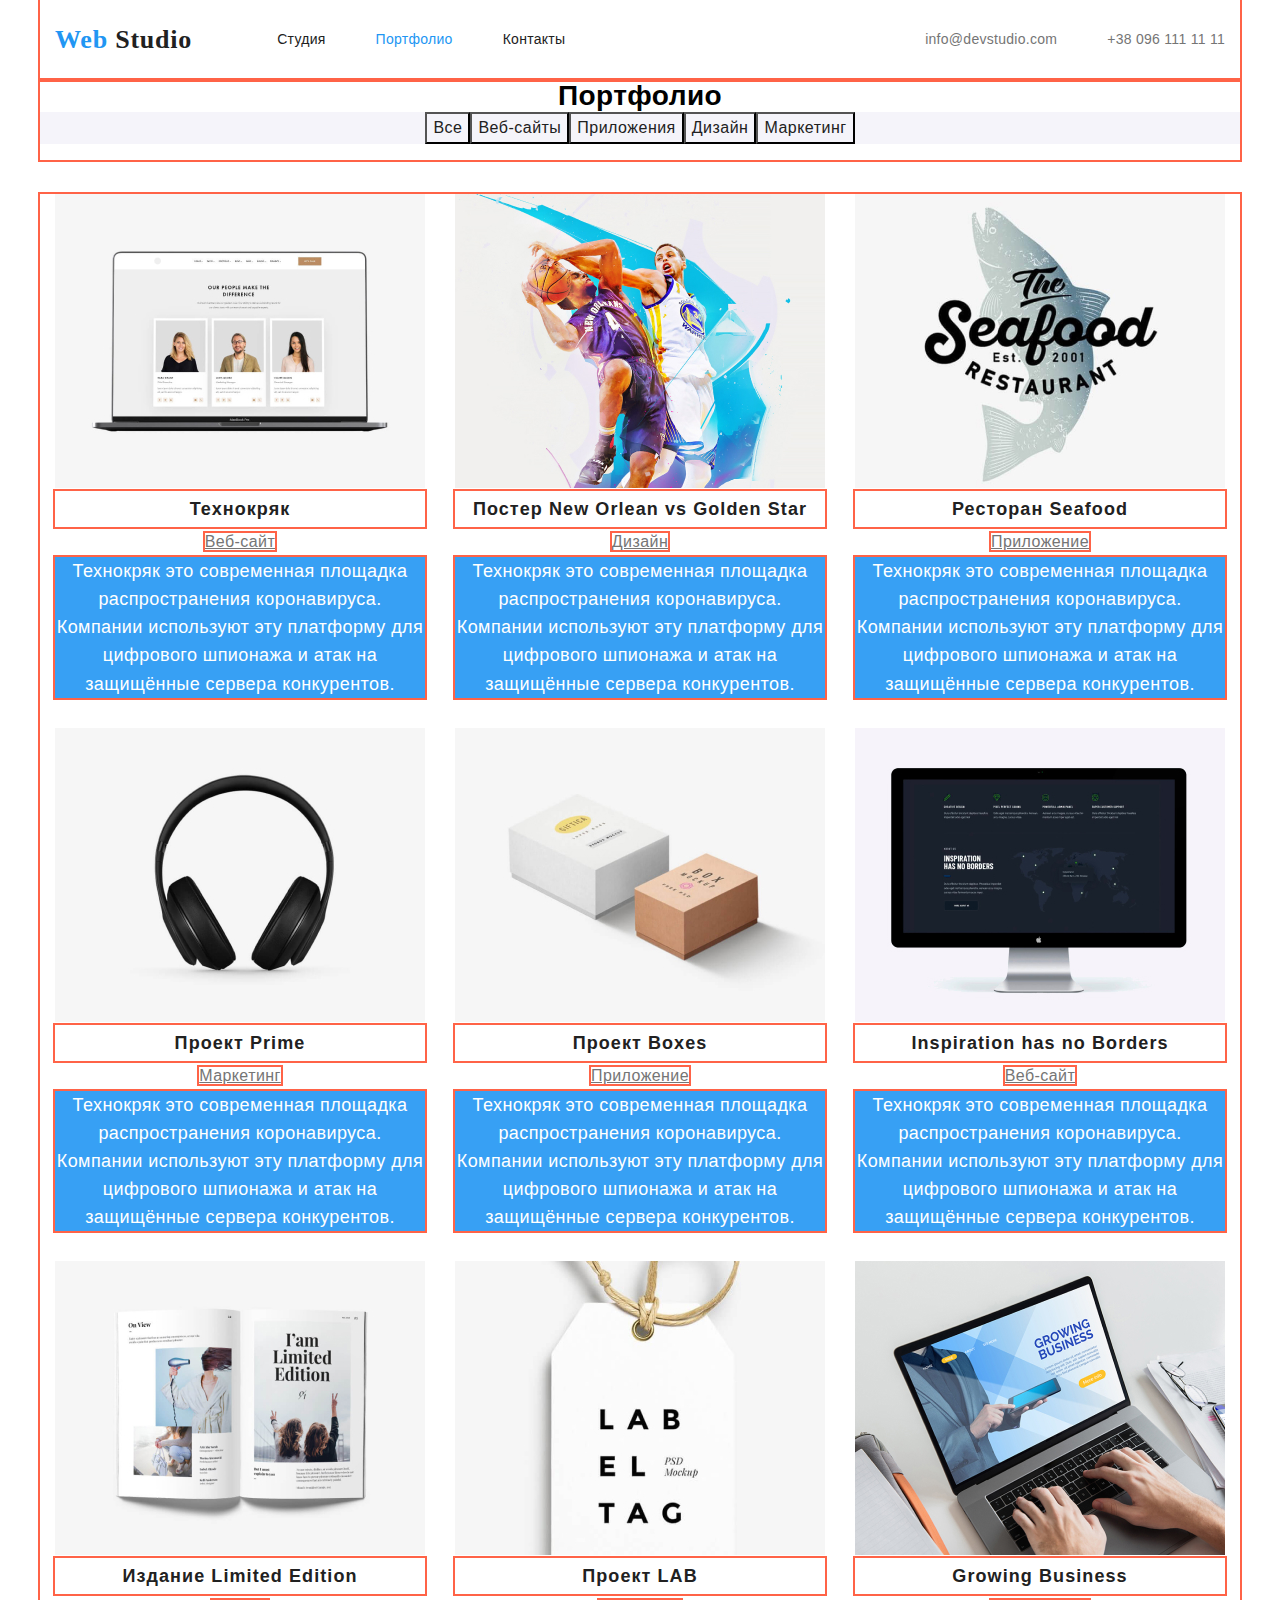
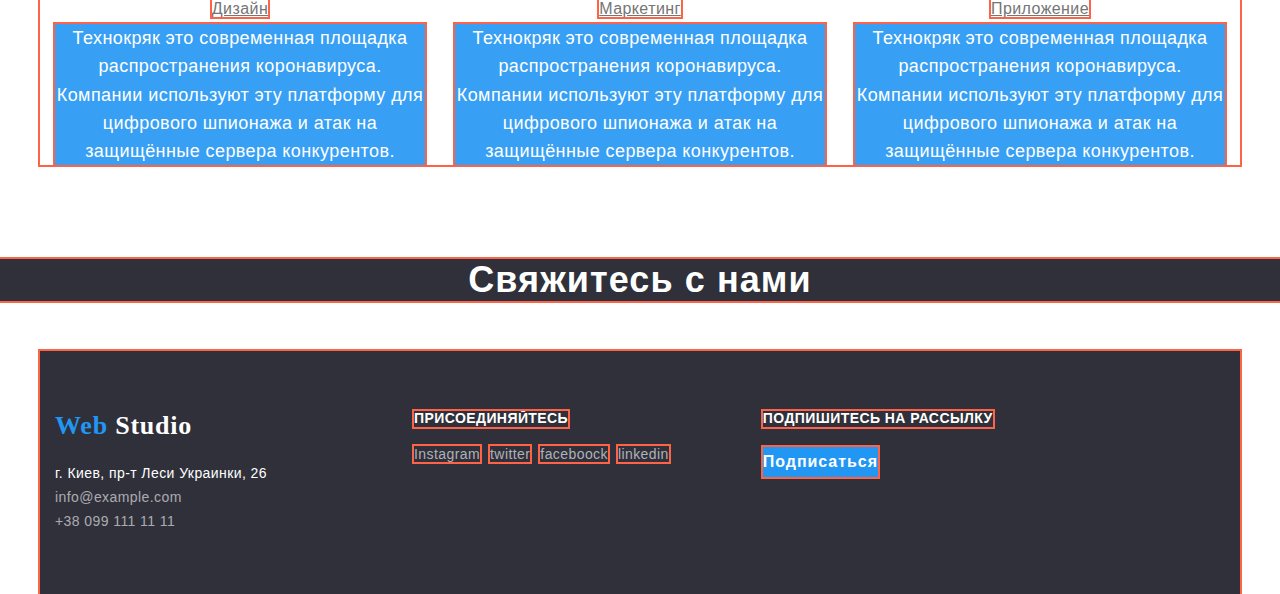
==== portfolio.html @ 40c4c29c "Fixes base project" ====
<!DOCTYPE html>
<html lang="ru">
<head>
    <meta charset="UTF-8">
    <meta name="viewport" content="width=device-width, initial-scale=1.0">
    <title>Portfolio</title>
    <link rel="stylesheet" href="css/normalize.css"/>
    <link rel="stylesheet" href="./css/common.css"/>
    <link rel="stylesheet" href="./css/styles.css"/>
</head>
<body>
    <header>
        <div class="header-conteiner ul">
            <a href="./index.html" class="logo">
                Web <span class="head logo">Studio</span>
            </a>
            <nav class="nav">
                <ul class="ul">
                    <li class="item"><a href="./index.html" class="nav-link">Студия</a></li>
                    <li class="item"><a href="./portfolio.html" class="nav-link current">Портфолио</a></li>
                    <li class="item"><a href="" class="nav-link">Контакты</a></li>
                </ul>
            </nav>
            <ul class="ul">
                <li class="item">
                    <a href="mailto:info@devstudio.com" class="nav-link contact">
                    info@devstudio.com
                    </a>
                </li>
                <li class="item">
                    <a href="tel:+380961111111" class="nav-link contact">
                    +38 096 111 11 11
                    </a>
                </li>
            </ul>
        </div>
    </header>
    <main class="main">
        <div class="conteiner customize">
            <h1>Портфолио</h1>
            <ul class="ul portfolio-button">
                <li><button type="button" class="portfolio-button">Все</button></li>
                <li><button type="button" class="portfolio-button">Веб-сайты</button></li>
                <li><button type="button" class="portfolio-button">Приложения</button></li>
                <li><button type="button" class="portfolio-button">Дизайн</button></li>
                <li><button type="button" class="portfolio-button">Маркетинг</button></li>
            </ul>
        </div>
        <div class="portfolio conteiner">
            <ul class="ul portfolio">
                <li class="portfolio items">
                    <img src="./img/portfolio.jpg" alt=""/>
                    <h2 class="portfolio-header">Технокряк</h2>
                    <a href="" class="portfolio-text">Веб-сайт</a>
                    <p class="portfolio-text hover">
                        Технокряк это современная площадка распространения коронавируса. 
                        Компании используют эту платформу для цифрового шпионажа и атак 
                        на защищённые сервера конкурентов.
                    </p>
                </li>
                <li class="portfolio items">
                    <img src="./img/portfolio1.jpg" alt=""/>
                    <h2 class="portfolio-header">Постер New Orlean vs Golden Star</h2>
                    <a href="" class="portfolio-text">Дизайн</a>
                    <p class="portfolio-text hover">
                        Технокряк это современная площадка распространения коронавируса. 
                        Компании используют эту платформу для цифрового шпионажа и атак 
                        на защищённые сервера конкурентов.
                    </p>
                </li>
                <li class="portfolio items">
                    <img src="./img/portfolio2.jpg" alt=""/>
                    <h2 class="portfolio-header">Ресторан Seafood</h2>
                    <a href="" class="portfolio-text">Приложение</a>
                    <p class="portfolio-text hover">
                        Технокряк это современная площадка распространения коронавируса. 
                        Компании используют эту платформу для цифрового шпионажа и атак 
                        на защищённые сервера конкурентов.
                    </p>
                </li>
                <li class="portfolio items">
                    <img src="./img/portfolio3.jpg" alt=""/>
                    <h2 class="portfolio-header">Проект Prime</h2>
                    <a href="" class="portfolio-text">Маркетинг</a>
                    <p class="portfolio-text hover">
                        Технокряк это современная площадка распространения коронавируса. 
                        Компании используют эту платформу для цифрового шпионажа и атак 
                        на защищённые сервера конкурентов.
                    </p>
                </li>
                <li class="portfolio items">
                    <img src="./img/portfolio4.jpg" alt=""/>
                    <h2 class="portfolio-header">Проект Boxes</h2>
                    <a href="" class="portfolio-text">Приложение</a>
                    <p class="portfolio-text hover">
                        Технокряк это современная площадка распространения коронавируса. 
                        Компании используют эту платформу для цифрового шпионажа и атак 
                        на защищённые сервера конкурентов.
                    </p>
                </li>
                <li class="portfolio items">
                    <img src="./img/portfolio5.jpg" alt=""/>
                    <h2 class="portfolio-header">Inspiration has no Borders</h2>
                    <a href="" class="portfolio-text">Веб-сайт</a>
                    <p class="portfolio-text hover">
                        Технокряк это современная площадка распространения коронавируса. 
                        Компании используют эту платформу для цифрового шпионажа и атак 
                        на защищённые сервера конкурентов.
                    </p>
                </li>
                <li class="portfolio items">
                    <img src="./img/portfolio6.jpg" alt=""/>
                    <h2 class="portfolio-header">Издание Limited Edition</h2>
                    <a href="" class="portfolio-text">Дизайн</a>
                    <p class="portfolio-text hover">
                        Технокряк это современная площадка распространения коронавируса. 
                        Компании используют эту платформу для цифрового шпионажа и атак 
                        на защищённые сервера конкурентов.
                    </p>
                </li>
                <li class="portfolio items">
                    <img src="./img/portfolio7.jpg" alt=""/>
                    <h2 class="portfolio-header">Проект LAB</h2>
                    <a href="" class="portfolio-text">Маркетинг</a>
                    <p class="portfolio-text hover">
                        Технокряк это современная площадка распространения коронавируса. 
                        Компании используют эту платформу для цифрового шпионажа и атак 
                        на защищённые сервера конкурентов.
                    </p>
                </li>
                <li class="portfolio items">
                    <img src="./img/portfolio8.jpg" alt=""/>
                    <h2 class="portfolio-header">Growing Business</h2>
                    <a href="" class="portfolio-text">Приложение</a>
                    <p class="portfolio-text hover">
                        Технокряк это современная площадка распространения коронавируса. 
                        Компании используют эту платформу для цифрового шпионажа и атак 
                        на защищённые сервера конкурентов.
                    </p>
                </li>
            </ul>
        </div>
    </main>
    <footer class="footer">
        <h2 class="footer section-header">Свяжитесь с нами</h2>
        <div class="footer-conteiner ul">
            <div class="ul address">
                <a href="./index.html" class="logo footer-logo">
                    Web <span class="botom logo">Studio</span>
                </a>
                <address class="address">
                    г. Киев, пр-т Леси Украинки, 26 <br>
                    <a href="mailto:info@example.com" class="address-link">info@example.com</a><br>
                    <a href="tel:+38 099 111 11 11" class="address-link">+38 099 111 11 11</a>
                </address>
            </div>
            <div class="ul follow-us">
                <h3 class="features ul">присоединяйтесь</h3>
                <ul class="ul">
                    <li class="footer-item">
                        <a href="" aria-label="ссылка на instagram" target="_blank" rel="noopener noreferrer" class="section-link">
                            Instagram
                        </a>
                    </li>
                    <li class="footer-item">
                        <a href="" aria-label="ссылка на twitter" target="_blank" rel="noopener noreferrer" class="section-link">
                            twitter
                        </a>
                    </li>
                    <li class="footer-item">
                        <a href="" aria-label="ссылка на faceboock" target="_blank" rel="noopener noreferrer" class="section-link">
                            faceboock
                        </a>
                    </li>
                    <li class="footer-item">
                        <a href="" aria-label="ссылка на linkedin" target="_blank" rel="noopener noreferrer" class="section-link">
                            linkedin
                        </a>
                    </li>
                </ul>
            </div>
            <div class="ul subscribe">
                <h3 class="features">Подпишитесь на рассылку</h3>
                <a href="./" class="button">Подписаться</a>
            </div>
        </div>
    </footer>
</body>
</html>
---- css/common.css ----
:root {
    --primary-page-color: #2196F3;
    --secondary-page-color: #ffffff;
    --primary-text-color: #212121;
    --secondary-text-color: #ffffff;
}
/* inheriting border-box */
html {
    box-sizing: border-box;
}
*, *::before, *::after {
    box-sizing: inherit;
}
/* body */
body {
    background-color: var(--secondary-page-color);
    font-family: Roboto, sans-serif;
    font-size: 14px;
    letter-spacing: 0.03em;
    margin: 0;
}
/* standart margin remover */
h1, h2, h3, h4, h5, h6, ul, p {
    margin: 0 0 0 0;
    padding: 0 0 0 0;
}
/* list style remover */
ul {
    list-style: none;
}
/* logo style */
.logo {
    color: var(--primary-page-color);
    font-family: Raleway;
    font-weight: 700;
    font-size: 26px;
    line-height: 1.19;
    letter-spacing: 0.03em;
    text-decoration: none;
}
.head.logo {
    color: var(--primary-text-color);
}
.botom.logo {
    color: var(--secondary-page-color);
}
/* site nav */
.nav, .nav-link {
    color: var(--primary-text-color);
    font-weight: 500;
    line-height: 1.14;
    letter-spacing: 0.02em;
    text-decoration: none;
}
.nav-link {
    display: block;
    padding-top: 32px;
    padding-bottom: 32px;
}
.ul {
    display: flex;
    align-items: center;
    margin-left: auto;
}
.nav .ul {
    margin-left: 85px;
}
.ul .item:not(:last-child) {
    margin-right: 50px;
}
.nav-link.current {
    color: var(--primary-page-color);
}
.nav-link.contact {
    color: #757575;
}
.nav-link:hover, .nav-link:focus {
    color: var(--primary-page-color);
}
.header-conteiner {
    margin: 0 auto 0 auto;
    width: 1200px;
    padding-left: 15px;
    padding-right: 15px;
    outline: 2px solid tomato;
}
/* footer */
.footer {
    color: #ffffff;
    line-height: 1.14;
}
.footer.section-header {
    background-color: #2F303A;
}
.address {
    font-style: normal;
    font-weight: 400;
    font-size: 14px;
    line-height: 1.71;
}
.address-link {
    color: rgba(255, 255, 255, 0.6);
    text-decoration: none;
}
.address-link:hover, .address-link:focus {
    color: var(--primary-page-color);
}
.footer-conteiner {
    margin: 0 auto 0 auto;
    width: 1200px;
    padding-top: 60px;
    padding-right: 15px;
    padding-bottom: 60px;
    padding-left: 15px;

    background-color: #2F303A;
    outline: 2px solid tomato;
}
.footer-conteiner.ul {
    align-items: start;
}
.logo.footer-logo {
    display: block;
    margin-bottom: 20px;
}
.ul.address {
    flex-direction: column;
    align-items: flex-start;
    margin-left: 0;
}
.features.ul {
    margin-left: 0;
}
.ul.follow-us {
    flex-direction: column;
    align-items: flex-start;
    /* margin-top: 12px; */
    margin-left: 147px;
}
.ul.subscribe {
    flex-direction: column;
    align-items: flex-start;
    /* margin-top: 12px; */
    margin-left: 94px;   
}
.ul .footer-item:not(:last-child) {
    margin-right: 10px;
}
---- css/styles.css ----
/* Styles for index.html */
/* hero */
.header {
    background-color: #757575;
    color: var(--secondary-text-color);
    font-weight: 900;
    font-size: 44px;
    line-height: 1.36;
    text-align: center;
    letter-spacing: 0.06em;
    text-transform: uppercase;

    margin-bottom: 30px;
    outline: 2px solid tomato;
}
.hero-conteiner {
    margin: 0 auto 94px auto;
    max-width: 1600px;
    height: 600px;
    outline: 2px solid tomato;
    background-color: rgba(47, 48, 58, 0.8);
    background-image: linear-gradient(
        to right,
        rgba(47, 48, 58, 0.8),
        rgba(47, 48, 58, 0.8)),
        url("../img/Header-img.jpg");
    /* background-size: cover; */
}
.button {
    background-color: var(--primary-page-color);
    color: var(--secondary-text-color);
    font-weight: 700;
    font-size: 16px;
    line-height: 1.87;
    letter-spacing: 0.06em;
    text-decoration: none;

    outline: 2px solid tomato;
}
/* main */
.main {
    text-align: center;
}
/* sections */
.section {
    color: #212121;
    font-weight: 700;
    line-height: 1.14;


    outline: 2px solid lime;
}
.section-header {
    background-color: var(--secondary-page-color);
    font-weight: 700;
    font-size: 36px;
    line-height: 1.17;
    text-align: center;
    letter-spacing: 0.03em;
    text-transform: none;

    margin-bottom: 50px;
    outline: 2px solid tomato;
}
.features {
    text-align: left;
    font-weight: 700;
    font-size: 14px;
    text-transform: uppercase;

    margin-bottom: 20px;
    outline: 2px solid tomato;
}
.features.customize {
    background-color: #757575;
    color: var(--secondary-text-color);
}
.section-text {
    text-align: left;
    color: #757575;
    font-weight: 400;
    line-height: 1.71;

    outline: 2px solid tomato;
}
.conteiner {
    margin: 0 auto 94px auto;
    width: 1200px;
    padding-left: 15px;
    padding-right: 15px;
    outline: 2px solid tomato;
}
.ul .items {
    align-items: flex-start;
}
.ul .items:not(:last-child) {
    margin-right: 30px;
}
.items-width {
    width: 270px;
}
.ul .team-item:not(:last-child) {
    margin-right: 10px;
}
.l {
    width: 370px;
    text-align: center;
}
.we-do {
    width: 370px;
    height: 294px;
    background-color: rgba(47, 48, 58, 0.8);
    background-image: linear-gradient(
        to right,
        rgba(47, 48, 58, 0.8),
        rgba(47, 48, 58, 0.8)),
        url("../img/noteboock.jpg");
    background-size: cover;
}
.ul.items {
    align-content: flex-end;
}
.icon {
    width: 70px;
    height: 70px;
    margin-bottom: 55px;

    fill: #AFB1B8;
}
/* our team */
.teammate-name {
    font-weight: 500;
    font-size: 16px;
    line-height: 1.19;

    margin-bottom: 10px;
    outline: 2px solid tomato;
}
.teammate-name.section-text {
    text-align: center;
    font-weight: 400;

    margin-bottom: 16px;
}
.section-link {
    color: #AFB1B8;
    text-decoration: none;

    outline: 2px solid tomato;
}
.section-link:hover, .section-link:focus {
    color: var(--primary-page-color);
}
.team {
    padding-top: 94px;
    padding-bottom: 94px;
}
.photo-margin {
    margin-bottom: 30px;
}
.social-link.icon {
    width: 44px;
    height: 44px;
    padding: 12px 12px;
    margin-bottom: 0;

    outline: 2px solid tomato;
}
.social-link:hover,
.social-link:focus {
    fill: var(--secondary-page-color);
    background-color: var(--primary-page-color);
    border-radius: 20px;
}
/* Styles for portfolio.html */
/* main */

/* buttons */
.portfolio-button {
    background-color: #F5F4FA;
    color: var(--primary-text-color);
    font-family: Roboto, sans-serif;
    font-weight: 500;
    font-size: 16px;
    line-height: 1.62;
    letter-spacing: 0.03em;
}
.portfolio-button:hover, .portfolio-button:focus {
    background-color: var(--primary-page-color);
    color: var(--secondary-text-color);
}
.ul.portfolio-button {
    justify-content: center;
}
/* portfolio */
.portfolio-header {
    color: var(--primary-text-color);
    font-weight: 700;
    font-size: 18px;
    line-height: 2.00;
    letter-spacing: 0.06em;
    outline: 2px solid tomato;
}
.portfolio-text {
    color: #757575;
    font-weight: 400;
    font-size: 16px;
    line-height: 1.88;
    outline: 2px solid tomato;
}
.portfolio-text.hover {
    background-color: rgba(33, 150, 243, 0.9);
    color: var(--secondary-text-color);
    font-size: 18px;
    line-height: 1.56;
}
.header-conteiner.customize {
    margin: 0 auto 94px auto;
}
.conteiner.customize {
    margin: 0 auto 34px auto;
    padding: 0 0 16px 0;
}
.portfolio.conteiner {
    margin-right: auto;
    margin-left: auto;
}
.portfolio.items {
    width: 370px;
}
.ul.portfolio:nth-child(n+1) {
    flex-wrap: wrap;
}
.ul .portfolio:nth-child(3n) {
    margin-right: 0px;
}
.portfolio .items {
    margin-bottom: 30px;
}
.portfolio .items:nth-last-child(-n + 3){
    margin-bottom: 0;   
}
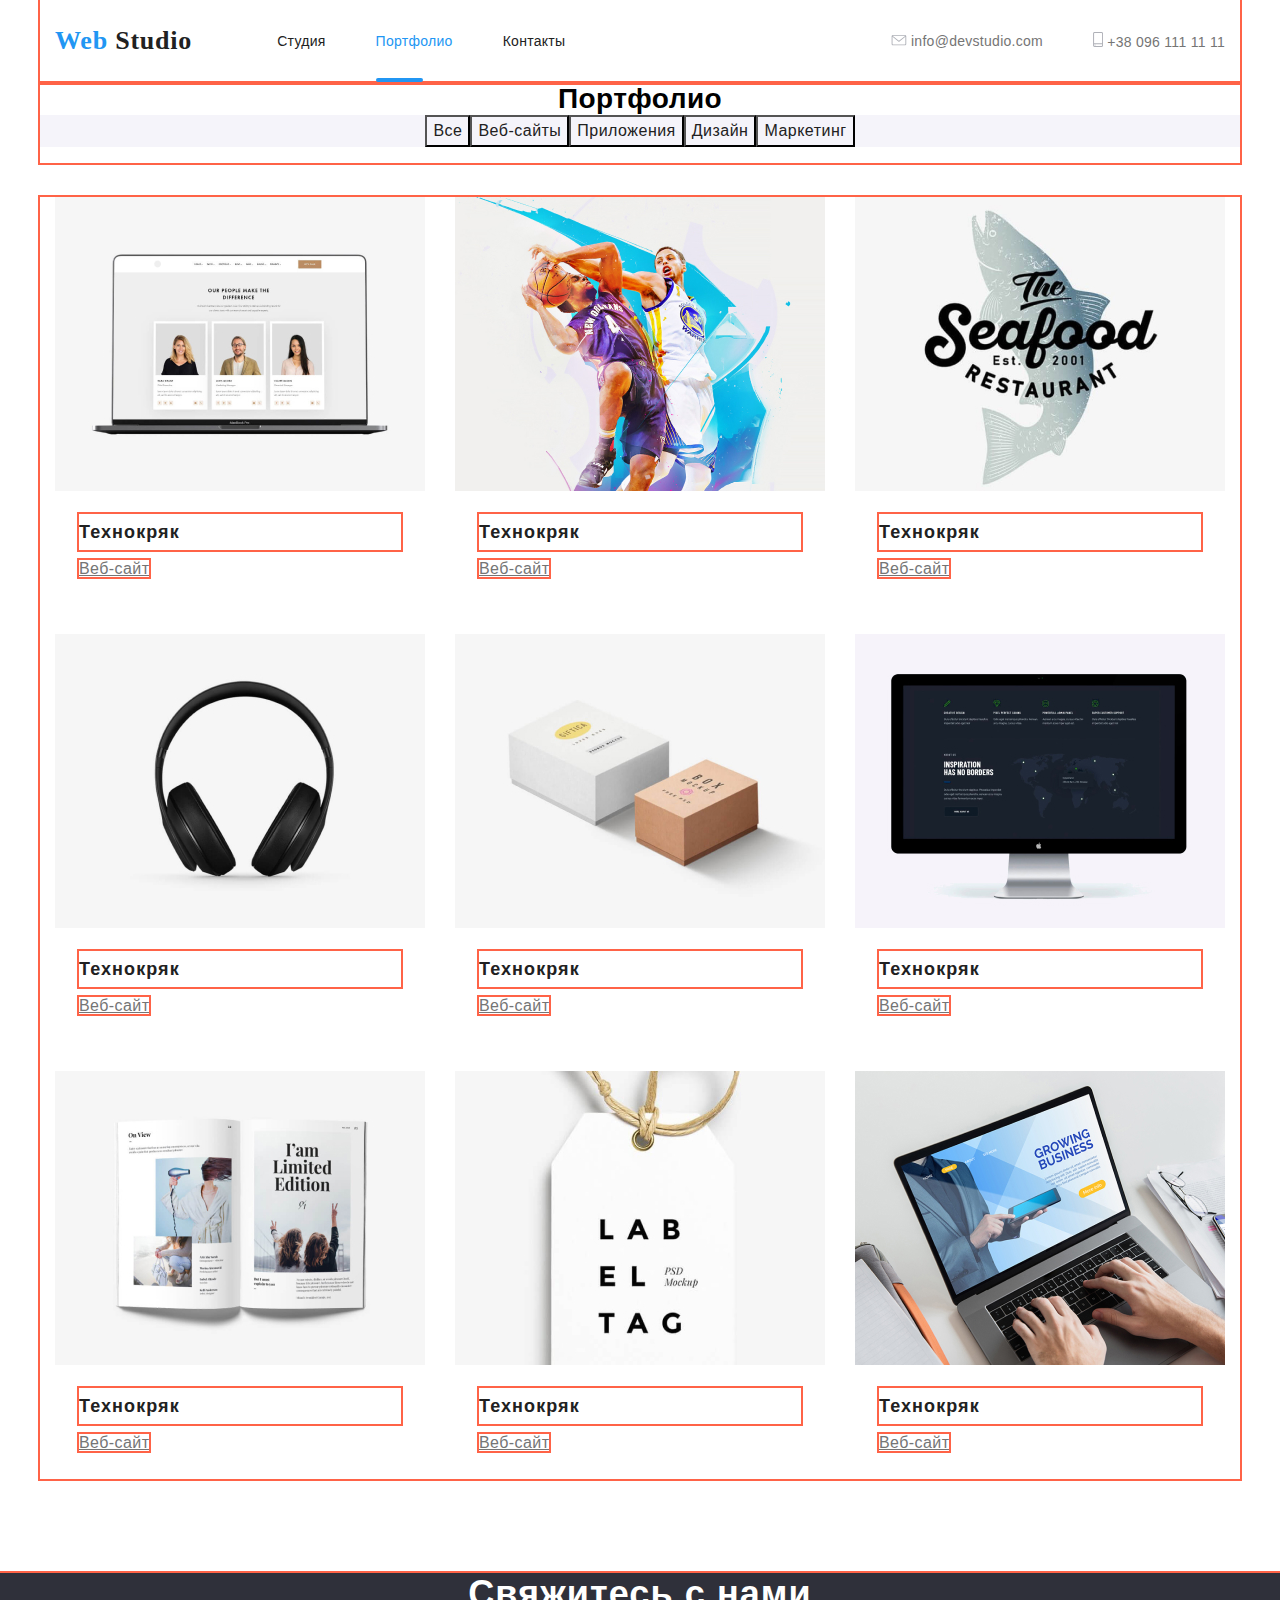
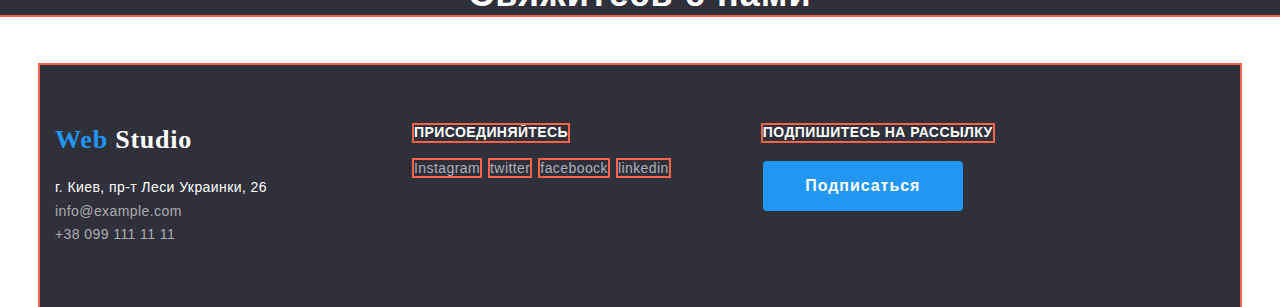
==== commit be12753a: "Fixes some decorative elements in index.html and portfolio.html" ====
--- a/portfolio.html
+++ b/portfolio.html
@@ -16,20 +16,28 @@
             </a>
             <nav class="nav">
                 <ul class="ul">
-                    <li class="item"><a href="./index.html" class="nav-link">Студия</a></li>
-                    <li class="item"><a href="./portfolio.html" class="nav-link current">Портфолио</a></li>
-                    <li class="item"><a href="" class="nav-link">Контакты</a></li>
+                    <li class="item"><a href="./index.html" class="nav-link">Студия<div class="decor"></div></a></li>
+                    <li class="item"><a href="./portfolio.html" class="nav-link current">Портфолио<div class="decor"></div></a></li>
+                    <li class="item"><a href="" class="nav-link">Контакты<div class="decor"></div></a></li>
                 </ul>
             </nav>
             <ul class="ul">
                 <li class="item">
-                    <a href="mailto:info@devstudio.com" class="nav-link contact">
-                    info@devstudio.com
+                    <a href="mailto:info@devstudio.com" class=".header-mail nav-link contact">
+                        <svg class="header-mail icon">
+                            <use href="./img/symbol-defs1.svg#envelope">
+                            </use>
+                        </svg>
+                        info@devstudio.com
                     </a>
                 </li>
                 <li class="item">
                     <a href="tel:+380961111111" class="nav-link contact">
-                    +38 096 111 11 11
+                        <svg class="header-phone icon">
+                            <use href="./img/symbol-defs1.svg#smartphone">
+                            </use>
+                        </svg>
+                        +38 096 111 11 11
                     </a>
                 </li>
             </ul>
@@ -50,93 +58,129 @@
             <ul class="ul portfolio">
                 <li class="portfolio items">
                     <img src="./img/portfolio.jpg" alt=""/>
-                    <h2 class="portfolio-header">Технокряк</h2>
-                    <a href="" class="portfolio-text">Веб-сайт</a>
-                    <p class="portfolio-text hover">
-                        Технокряк это современная площадка распространения коронавируса. 
-                        Компании используют эту платформу для цифрового шпионажа и атак 
-                        на защищённые сервера конкурентов.
-                    </p>
+                    <div class="portfolio-conteiner">
+                        <h2 class="portfolio-header">Технокряк</h2>
+                        <a href="" class="portfolio-text">Веб-сайт</a>
+                    </div>
+                    <div class="hover-block">
+                        <p class="hover-text">
+                            Технокряк это современная площадка распространения коронавируса. 
+                            Компании используют эту платформу для цифрового шпионажа и атак 
+                            на защищённые сервера конкурентов.
+                        </p>
+                    </div>
                 </li>
                 <li class="portfolio items">
                     <img src="./img/portfolio1.jpg" alt=""/>
-                    <h2 class="portfolio-header">Постер New Orlean vs Golden Star</h2>
-                    <a href="" class="portfolio-text">Дизайн</a>
-                    <p class="portfolio-text hover">
-                        Технокряк это современная площадка распространения коронавируса. 
-                        Компании используют эту платформу для цифрового шпионажа и атак 
-                        на защищённые сервера конкурентов.
-                    </p>
+                    <div class="portfolio-conteiner">
+                        <h2 class="portfolio-header">Технокряк</h2>
+                        <a href="" class="portfolio-text">Веб-сайт</a>
+                    </div>
+                    <div class="hover-block">
+                        <p class="hover-text">
+                            Технокряк это современная площадка распространения коронавируса. 
+                            Компании используют эту платформу для цифрового шпионажа и атак 
+                            на защищённые сервера конкурентов.
+                        </p>
+                    </div>
                 </li>
                 <li class="portfolio items">
                     <img src="./img/portfolio2.jpg" alt=""/>
-                    <h2 class="portfolio-header">Ресторан Seafood</h2>
-                    <a href="" class="portfolio-text">Приложение</a>
-                    <p class="portfolio-text hover">
-                        Технокряк это современная площадка распространения коронавируса. 
-                        Компании используют эту платформу для цифрового шпионажа и атак 
-                        на защищённые сервера конкурентов.
-                    </p>
+                    <div class="portfolio-conteiner">
+                        <h2 class="portfolio-header">Технокряк</h2>
+                        <a href="" class="portfolio-text">Веб-сайт</a>
+                    </div>
+                    <div class="hover-block">
+                        <p class="hover-text">
+                            Технокряк это современная площадка распространения коронавируса. 
+                            Компании используют эту платформу для цифрового шпионажа и атак 
+                            на защищённые сервера конкурентов.
+                        </p>
+                    </div>
                 </li>
                 <li class="portfolio items">
                     <img src="./img/portfolio3.jpg" alt=""/>
-                    <h2 class="portfolio-header">Проект Prime</h2>
-                    <a href="" class="portfolio-text">Маркетинг</a>
-                    <p class="portfolio-text hover">
-                        Технокряк это современная площадка распространения коронавируса. 
-                        Компании используют эту платформу для цифрового шпионажа и атак 
-                        на защищённые сервера конкурентов.
-                    </p>
+                    <div class="portfolio-conteiner">
+                        <h2 class="portfolio-header">Технокряк</h2>
+                        <a href="" class="portfolio-text">Веб-сайт</a>
+                    </div>
+                    <div class="hover-block">
+                        <p class="hover-text">
+                            Технокряк это современная площадка распространения коронавируса. 
+                            Компании используют эту платформу для цифрового шпионажа и атак 
+                            на защищённые сервера конкурентов.
+                        </p>
+                    </div>
                 </li>
                 <li class="portfolio items">
                     <img src="./img/portfolio4.jpg" alt=""/>
-                    <h2 class="portfolio-header">Проект Boxes</h2>
-                    <a href="" class="portfolio-text">Приложение</a>
-                    <p class="portfolio-text hover">
-                        Технокряк это современная площадка распространения коронавируса. 
-                        Компании используют эту платформу для цифрового шпионажа и атак 
-                        на защищённые сервера конкурентов.
-                    </p>
+                    <div class="portfolio-conteiner">
+                        <h2 class="portfolio-header">Технокряк</h2>
+                        <a href="" class="portfolio-text">Веб-сайт</a>
+                    </div>
+                    <div class="hover-block">
+                        <p class="hover-text">
+                            Технокряк это современная площадка распространения коронавируса. 
+                            Компании используют эту платформу для цифрового шпионажа и атак 
+                            на защищённые сервера конкурентов.
+                        </p>
+                    </div>
                 </li>
                 <li class="portfolio items">
                     <img src="./img/portfolio5.jpg" alt=""/>
-                    <h2 class="portfolio-header">Inspiration has no Borders</h2>
-                    <a href="" class="portfolio-text">Веб-сайт</a>
-                    <p class="portfolio-text hover">
-                        Технокряк это современная площадка распространения коронавируса. 
-                        Компании используют эту платформу для цифрового шпионажа и атак 
-                        на защищённые сервера конкурентов.
-                    </p>
+                    <div class="portfolio-conteiner">
+                        <h2 class="portfolio-header">Технокряк</h2>
+                        <a href="" class="portfolio-text">Веб-сайт</a>
+                    </div>
+                    <div class="hover-block">
+                        <p class="hover-text">
+                            Технокряк это современная площадка распространения коронавируса. 
+                            Компании используют эту платформу для цифрового шпионажа и атак 
+                            на защищённые сервера конкурентов.
+                        </p>
+                    </div>
                 </li>
                 <li class="portfolio items">
                     <img src="./img/portfolio6.jpg" alt=""/>
-                    <h2 class="portfolio-header">Издание Limited Edition</h2>
-                    <a href="" class="portfolio-text">Дизайн</a>
-                    <p class="portfolio-text hover">
-                        Технокряк это современная площадка распространения коронавируса. 
-                        Компании используют эту платформу для цифрового шпионажа и атак 
-                        на защищённые сервера конкурентов.
-                    </p>
+                    <div class="portfolio-conteiner">
+                        <h2 class="portfolio-header">Технокряк</h2>
+                        <a href="" class="portfolio-text">Веб-сайт</a>
+                    </div>
+                    <div class="hover-block">
+                        <p class="hover-text">
+                            Технокряк это современная площадка распространения коронавируса. 
+                            Компании используют эту платформу для цифрового шпионажа и атак 
+                            на защищённые сервера конкурентов.
+                        </p>
+                    </div>
                 </li>
                 <li class="portfolio items">
                     <img src="./img/portfolio7.jpg" alt=""/>
-                    <h2 class="portfolio-header">Проект LAB</h2>
-                    <a href="" class="portfolio-text">Маркетинг</a>
-                    <p class="portfolio-text hover">
-                        Технокряк это современная площадка распространения коронавируса. 
-                        Компании используют эту платформу для цифрового шпионажа и атак 
-                        на защищённые сервера конкурентов.
-                    </p>
+                    <div class="portfolio-conteiner">
+                        <h2 class="portfolio-header">Технокряк</h2>
+                        <a href="" class="portfolio-text">Веб-сайт</a>
+                    </div>
+                    <div class="hover-block">
+                        <p class="hover-text">
+                            Технокряк это современная площадка распространения коронавируса. 
+                            Компании используют эту платформу для цифрового шпионажа и атак 
+                            на защищённые сервера конкурентов.
+                        </p>
+                    </div>
                 </li>
                 <li class="portfolio items">
                     <img src="./img/portfolio8.jpg" alt=""/>
-                    <h2 class="portfolio-header">Growing Business</h2>
-                    <a href="" class="portfolio-text">Приложение</a>
-                    <p class="portfolio-text hover">
-                        Технокряк это современная площадка распространения коронавируса. 
-                        Компании используют эту платформу для цифрового шпионажа и атак 
-                        на защищённые сервера конкурентов.
-                    </p>
+                    <div class="portfolio-conteiner">
+                        <h2 class="portfolio-header">Технокряк</h2>
+                        <a href="" class="portfolio-text">Веб-сайт</a>
+                    </div>
+                    <div class="hover-block">
+                        <p class="hover-text">
+                            Технокряк это современная площадка распространения коронавируса. 
+                            Компании используют эту платформу для цифрового шпионажа и атак 
+                            на защищённые сервера конкурентов.
+                        </p>
+                    </div>
                 </li>
             </ul>
         </div>
--- a/css/common.css
+++ b/css/common.css
@@ -68,13 +68,49 @@
 .ul .item:not(:last-child) {
     margin-right: 50px;
 }
+.item {
+    position: relative;
+}
+.decor::before {
+    position: absolute;
+    top: 76px;
+    left: 0;
+    content: '';
+    width: 47px;
+    height: 4px;
+    border-radius: 2px;
+    background-color: var(--primary-page-color);
+    opacity: 0;
+
+}
 .nav-link.current {
     color: var(--primary-page-color);
+}
+.current .decor::before {
+    opacity: 1;
 }
 .nav-link.contact {
     color: #757575;
 }
-.nav-link:hover, .nav-link:focus {
+.header-mail.icon {
+    width: 16px;
+    height: 11px;
+
+    fill: #AFB1B8;
+}
+.header-phone.icon {
+    width: 10px;
+    height: 15px;
+
+    fill: #AFB1B8;
+}
+.header-mail:hover,
+.header-mail:focus,
+.header-phone:hover,
+.header-phone:focus,
+.nav-link:hover,
+.nav-link:focus {
+    fill: var(--primary-page-color);
     color: var(--primary-page-color);
 }
 .header-conteiner {
--- a/css/styles.css
+++ b/css/styles.css
@@ -1,7 +1,6 @@
 /* Styles for index.html */
 /* hero */
 .header {
-    background-color: #757575;
     color: var(--secondary-text-color);
     font-weight: 900;
     font-size: 44px;
@@ -9,9 +8,6 @@
     text-align: center;
     letter-spacing: 0.06em;
     text-transform: uppercase;
-
-    margin-bottom: 30px;
-    outline: 2px solid tomato;
 }
 .hero-conteiner {
     margin: 0 auto 94px auto;
@@ -26,7 +22,22 @@
         url("../img/Header-img.jpg");
     /* background-size: cover; */
 }
+.conteiner-header {
+    width: 700px;
+    height: 120px;
+    margin: 0 auto 0 auto;
+}
+.button.absolute {
+    top: 330px;
+    right: 700px;
+}
 .button {
+    display: flex;
+    width: 200px;
+    height: 50px;
+    align-items: center;
+    justify-content: center;
+    border-radius: 4px;
     background-color: var(--primary-page-color);
     color: var(--secondary-text-color);
     font-weight: 700;
@@ -34,8 +45,6 @@
     line-height: 1.87;
     letter-spacing: 0.06em;
     text-decoration: none;
-
-    outline: 2px solid tomato;
 }
 /* main */
 .main {
@@ -72,7 +81,6 @@
     outline: 2px solid tomato;
 }
 .features.customize {
-    background-color: #757575;
     color: var(--secondary-text-color);
 }
 .section-text {
@@ -90,6 +98,60 @@
     padding-right: 15px;
     outline: 2px solid tomato;
 }
+.features-items {
+    display: flex;
+    width: 270px;
+    height: 120px;
+    align-items: center;
+    justify-content: center;
+    margin-bottom: 30px;
+    border-radius: 4px;
+
+    background-color: #F5F4FA;
+}
+.clients-items {
+    display: flex;
+    width: 170px;
+    height: 90px;
+    align-items: center;
+    justify-content: center;
+    border: 1px solid #AFB1B8;
+    border-radius: 4px;
+}
+.clients-items .icon {
+    width: 44px;
+    height: 49px;
+    margin-bottom: 0;
+
+    fill: #AFB1B8;   
+}
+.tagline.icon {
+    width: 40px;
+    height: 52px;
+}
+.company.icon {
+    width: 41px;
+    height: 43px;
+}
+.foster-peters.icon {
+    width: 80px;
+    height: 42px;
+}
+.brand.icon {
+    width: 59px;
+    height: 47px;
+}
+.tag-line.icon {
+    width: 89px;
+    height: 45px;
+}
+.clients-link:hover,
+.clients-link:focus,
+.clients-items:hover,
+.clients-items:focus {
+    fill: var(--primary-page-color);
+    border-color: var(--primary-page-color);
+}
 .ul .items {
     align-items: flex-start;
 }
@@ -102,20 +164,38 @@
 .ul .team-item:not(:last-child) {
     margin-right: 10px;
 }
+.relative {
+    position: relative;
+}
 .l {
     width: 370px;
     text-align: center;
 }
-.we-do {
+.absolute {
+    position: absolute;
+    top: 224px;
+    right: 0px;
+}
+.absolute-layer::before {
+    position: absolute;
+    top: 224px;
+    right: 0px;
+    content: '';
     width: 370px;
-    height: 294px;
+    height: 70px;
     background-color: rgba(47, 48, 58, 0.8);
-    background-image: linear-gradient(
-        to right,
-        rgba(47, 48, 58, 0.8),
-        rgba(47, 48, 58, 0.8)),
-        url("../img/noteboock.jpg");
-    background-size: cover;
+}
+.header.absolute {
+    top: 200px;
+    right: 430px;
+    left: 430px;
+}
+.l.absolute {
+    top: 251px;
+}
+.absolute.desine-desisions {
+    top: 343px;
+    right: 490px;
 }
 .ul.items {
     align-content: flex-end;
@@ -123,7 +203,6 @@
 .icon {
     width: 70px;
     height: 70px;
-    margin-bottom: 55px;
 
     fill: #AFB1B8;
 }
@@ -193,7 +272,13 @@
     justify-content: center;
 }
 /* portfolio */
+.portfolio-conteiner {
+    padding: 20px 24px;
+    text-align: left;
+}
 .portfolio-header {
+    margin-bottom: 4px;
+    text-align: left;
     color: var(--primary-text-color);
     font-weight: 700;
     font-size: 18px;
@@ -208,11 +293,26 @@
     line-height: 1.88;
     outline: 2px solid tomato;
 }
-.portfolio-text.hover {
-    background-color: rgba(33, 150, 243, 0.9);
+.hover-text {
     color: var(--secondary-text-color);
     font-size: 18px;
     line-height: 1.56;
+}
+.hover-block {
+    width: 370px;
+    height: 294px;
+    padding: 63px 24px;
+    text-align: left;
+    position: absolute;
+    top: 0px;
+    left: 0px;
+
+    background-color: rgba(33, 150, 243, 0.9);
+    opacity: 0;
+}
+.hover-block:hover {
+    background-color: rgba(33, 150, 243, 0.9);
+    opacity: 1;
 }
 .header-conteiner.customize {
     margin: 0 auto 94px auto;
@@ -226,6 +326,7 @@
     margin-left: auto;
 }
 .portfolio.items {
+    position: relative;
     width: 370px;
 }
 .ul.portfolio:nth-child(n+1) {
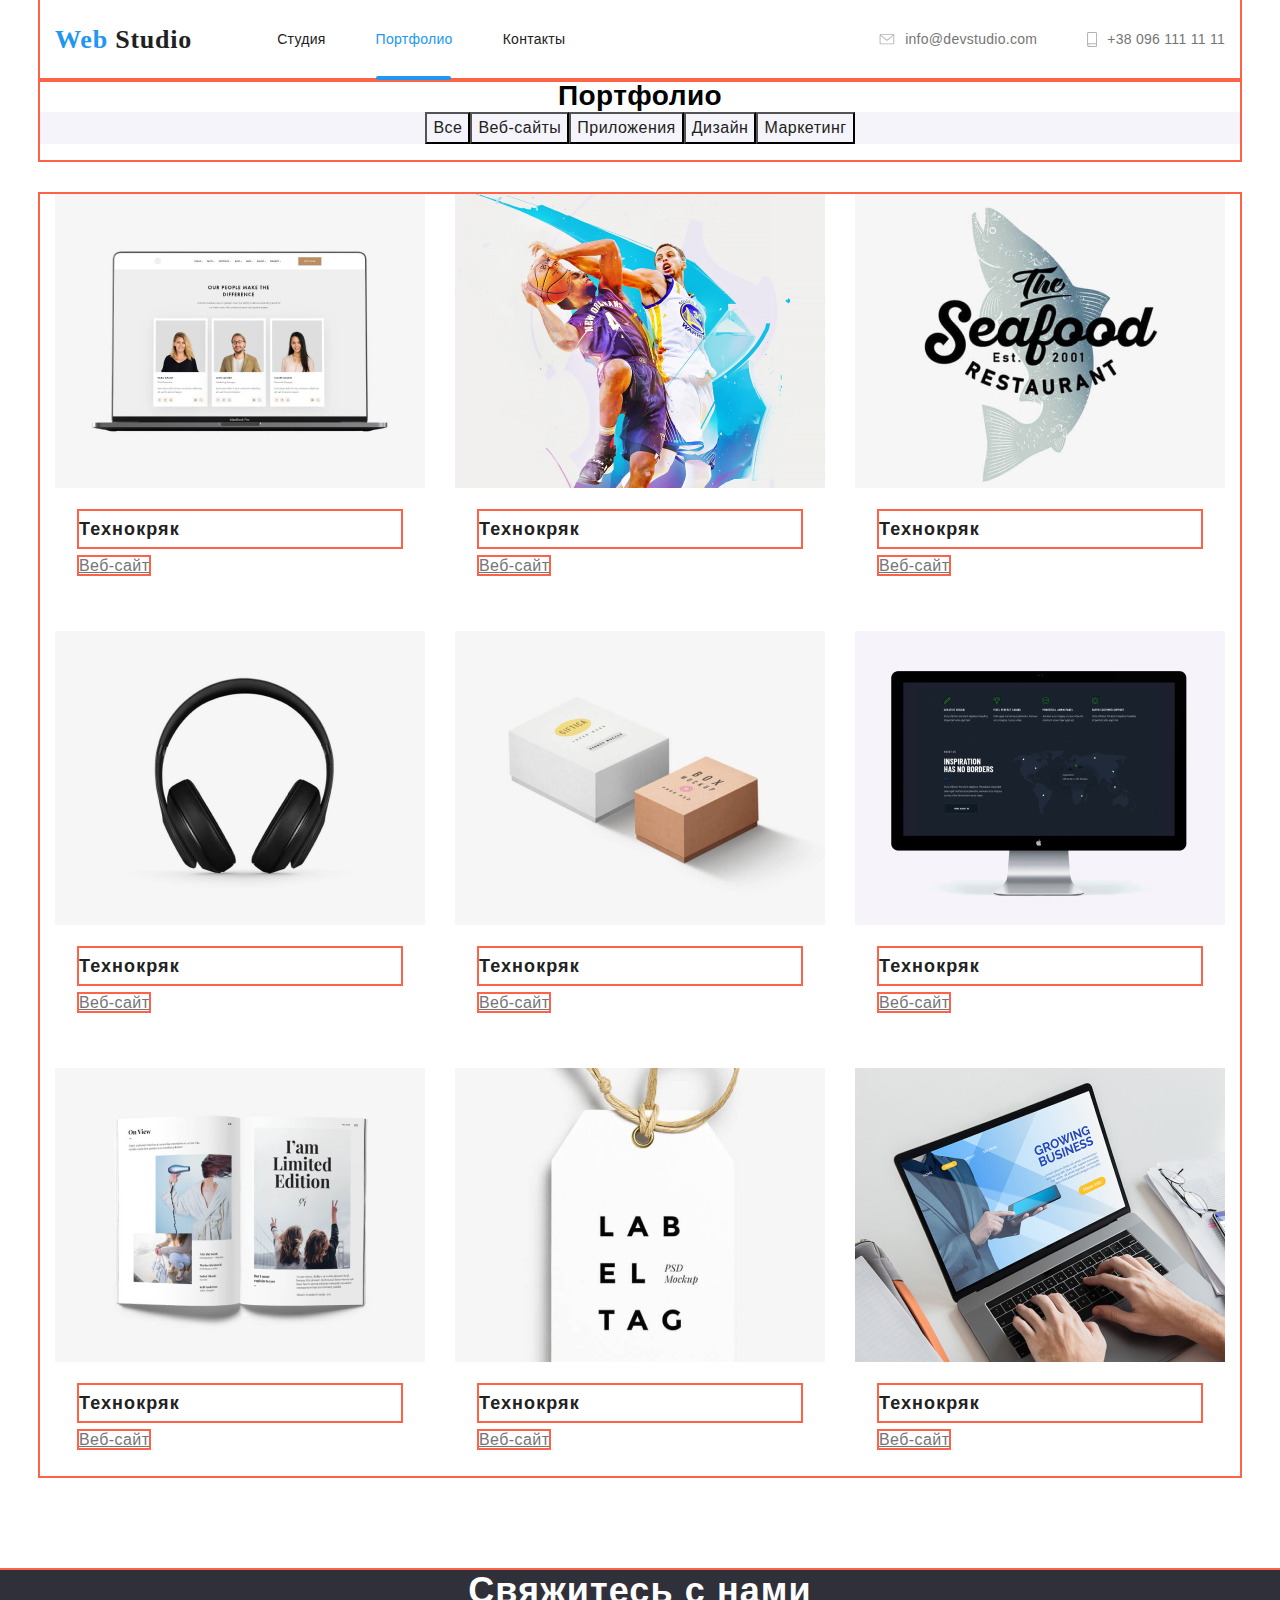
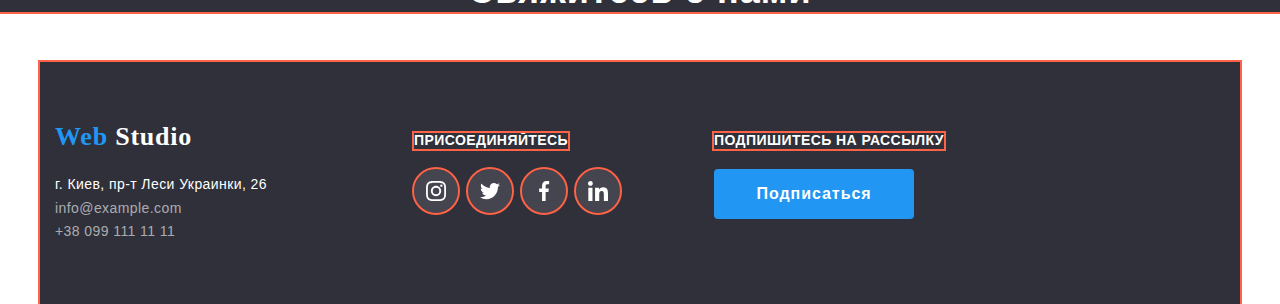
==== commit 5b4ac121: "Fixes styles in index.html and portfolio.html" ====
--- a/portfolio.html
+++ b/portfolio.html
@@ -201,24 +201,36 @@
             <div class="ul follow-us">
                 <h3 class="features ul">присоединяйтесь</h3>
                 <ul class="ul">
-                    <li class="footer-item">
-                        <a href="" aria-label="ссылка на instagram" target="_blank" rel="noopener noreferrer" class="section-link">
-                            Instagram
-                        </a>
-                    </li>
-                    <li class="footer-item">
-                        <a href="" aria-label="ссылка на twitter" target="_blank" rel="noopener noreferrer" class="section-link">
-                            twitter
-                        </a>
-                    </li>
-                    <li class="footer-item">
-                        <a href="" aria-label="ссылка на faceboock" target="_blank" rel="noopener noreferrer" class="section-link">
-                            faceboock
-                        </a>
-                    </li>
-                    <li class="footer-item">
-                        <a href="" aria-label="ссылка на linkedin" target="_blank" rel="noopener noreferrer" class="section-link">
-                            linkedin
+                    <li class="team-item">
+                        <a href="" aria-label="ссылка на instagram" target="_blank" rel="noopener noreferrer" class="follow-us-link">
+                            <svg class="icon">
+                                <use href="./img/symbol-defs.svg#instagram">
+                                </use>
+                            </svg>
+                        </a>
+                    </li>
+                    <li class="team-item">
+                        <a href="" aria-label="ссылка на twitter" target="_blank" rel="noopener noreferrer" class="follow-us-link">
+                            <svg class="icon">
+                                <use href="./img/symbol-defs.svg#twitter">
+                                </use>
+                            </svg>
+                        </a>
+                    </li>
+                    <li class="team-item">
+                        <a href="" aria-label="ссылка на faceboock" target="_blank" rel="noopener noreferrer" class="follow-us-link">
+                            <svg class="icon">
+                                <use href="./img/symbol-defs.svg#facebook">
+                                </use>
+                            </svg>
+                        </a>
+                    </li>
+                    <li class="team-item">
+                        <a href="" aria-label="ссылка на linkedin" target="_blank" rel="noopener noreferrer" class="follow-us-link">
+                            <svg class="icon">
+                                <use href="./img/symbol-defs.svg#linkedin">
+                                </use>
+                            </svg>
                         </a>
                     </li>
                 </ul>
--- a/css/common.css
+++ b/css/common.css
@@ -60,6 +60,7 @@
 .ul {
     display: flex;
     align-items: center;
+    justify-content: center;
     margin-left: auto;
 }
 .nav .ul {
@@ -76,7 +77,7 @@
     top: 76px;
     left: 0;
     content: '';
-    width: 47px;
+    width: calc(100% - 2px);
     height: 4px;
     border-radius: 2px;
     background-color: var(--primary-page-color);
@@ -90,26 +91,28 @@
     opacity: 1;
 }
 .nav-link.contact {
+    display: flex;
+    align-items: center;
     color: #757575;
 }
 .header-mail.icon {
     width: 16px;
     height: 11px;
+    margin-right: 10px;
 
     fill: #AFB1B8;
 }
 .header-phone.icon {
     width: 10px;
     height: 15px;
+    margin-right: 10px;
 
     fill: #AFB1B8;
 }
-.header-mail:hover,
-.header-mail:focus,
-.header-phone:hover,
-.header-phone:focus,
-.nav-link:hover,
-.nav-link:focus {
+.item:hover .nav-link,
+.item:focus .nav-link,
+.item:hover .icon,
+.item:focus .icon {
     fill: var(--primary-page-color);
     color: var(--primary-page-color);
 }
@@ -153,7 +156,8 @@
     outline: 2px solid tomato;
 }
 .footer-conteiner.ul {
-    align-items: start;
+    align-items: baseline;
+    justify-content: start;
 }
 .logo.footer-logo {
     display: block;
@@ -170,13 +174,33 @@
 .ul.follow-us {
     flex-direction: column;
     align-items: flex-start;
-    /* margin-top: 12px; */
     margin-left: 147px;
+}
+.follow-us-link {
+    display: flex;
+    align-items: center;
+    justify-content: center;
+    width: 44px;
+    height: 44px;
+    margin-bottom: 0;
+    border-radius: 50%;
+
+    background-color: rgba(255, 255, 255, 0.1);
+
+    outline: 2px solid tomato;
+}
+.follow-us-link .icon {
+    width: 20px;
+    height: 20px;
+    fill: var(--secondary-page-color);
+}
+.follow-us-link:hover,
+.follow-us-link:focus {
+    background-color: var(--primary-page-color);
 }
 .ul.subscribe {
     flex-direction: column;
     align-items: flex-start;
-    /* margin-top: 12px; */
     margin-left: 94px;   
 }
 .ul .footer-item:not(:last-child) {
--- a/css/styles.css
+++ b/css/styles.css
@@ -38,6 +38,7 @@
     align-items: center;
     justify-content: center;
     border-radius: 4px;
+
     background-color: var(--primary-page-color);
     color: var(--secondary-text-color);
     font-weight: 700;
@@ -227,8 +228,10 @@
 
     outline: 2px solid tomato;
 }
-.section-link:hover, .section-link:focus {
+.section-link:hover .icon,
+.section-link:focus .icon {
     color: var(--primary-page-color);
+    fill: var(--primary-page-color);
 }
 .team {
     padding-top: 94px;
@@ -237,19 +240,27 @@
 .photo-margin {
     margin-bottom: 30px;
 }
-.social-link.icon {
+.social-link {
+    display: flex;
+    align-items: center;
+    justify-content: center;
     width: 44px;
     height: 44px;
-    padding: 12px 12px;
     margin-bottom: 0;
-
-    outline: 2px solid tomato;
+    border-radius: 50%;
+
+    outline: 2px solid tomato;
+}
+.social-link .icon {
+    width: 20px;
+    height: 20px;
 }
 .social-link:hover,
-.social-link:focus {
+.social-link:focus,
+.social-link:hover .icon,
+.social-link:focus .icon {
     fill: var(--secondary-page-color);
     background-color: var(--primary-page-color);
-    border-radius: 20px;
 }
 /* Styles for portfolio.html */
 /* main */
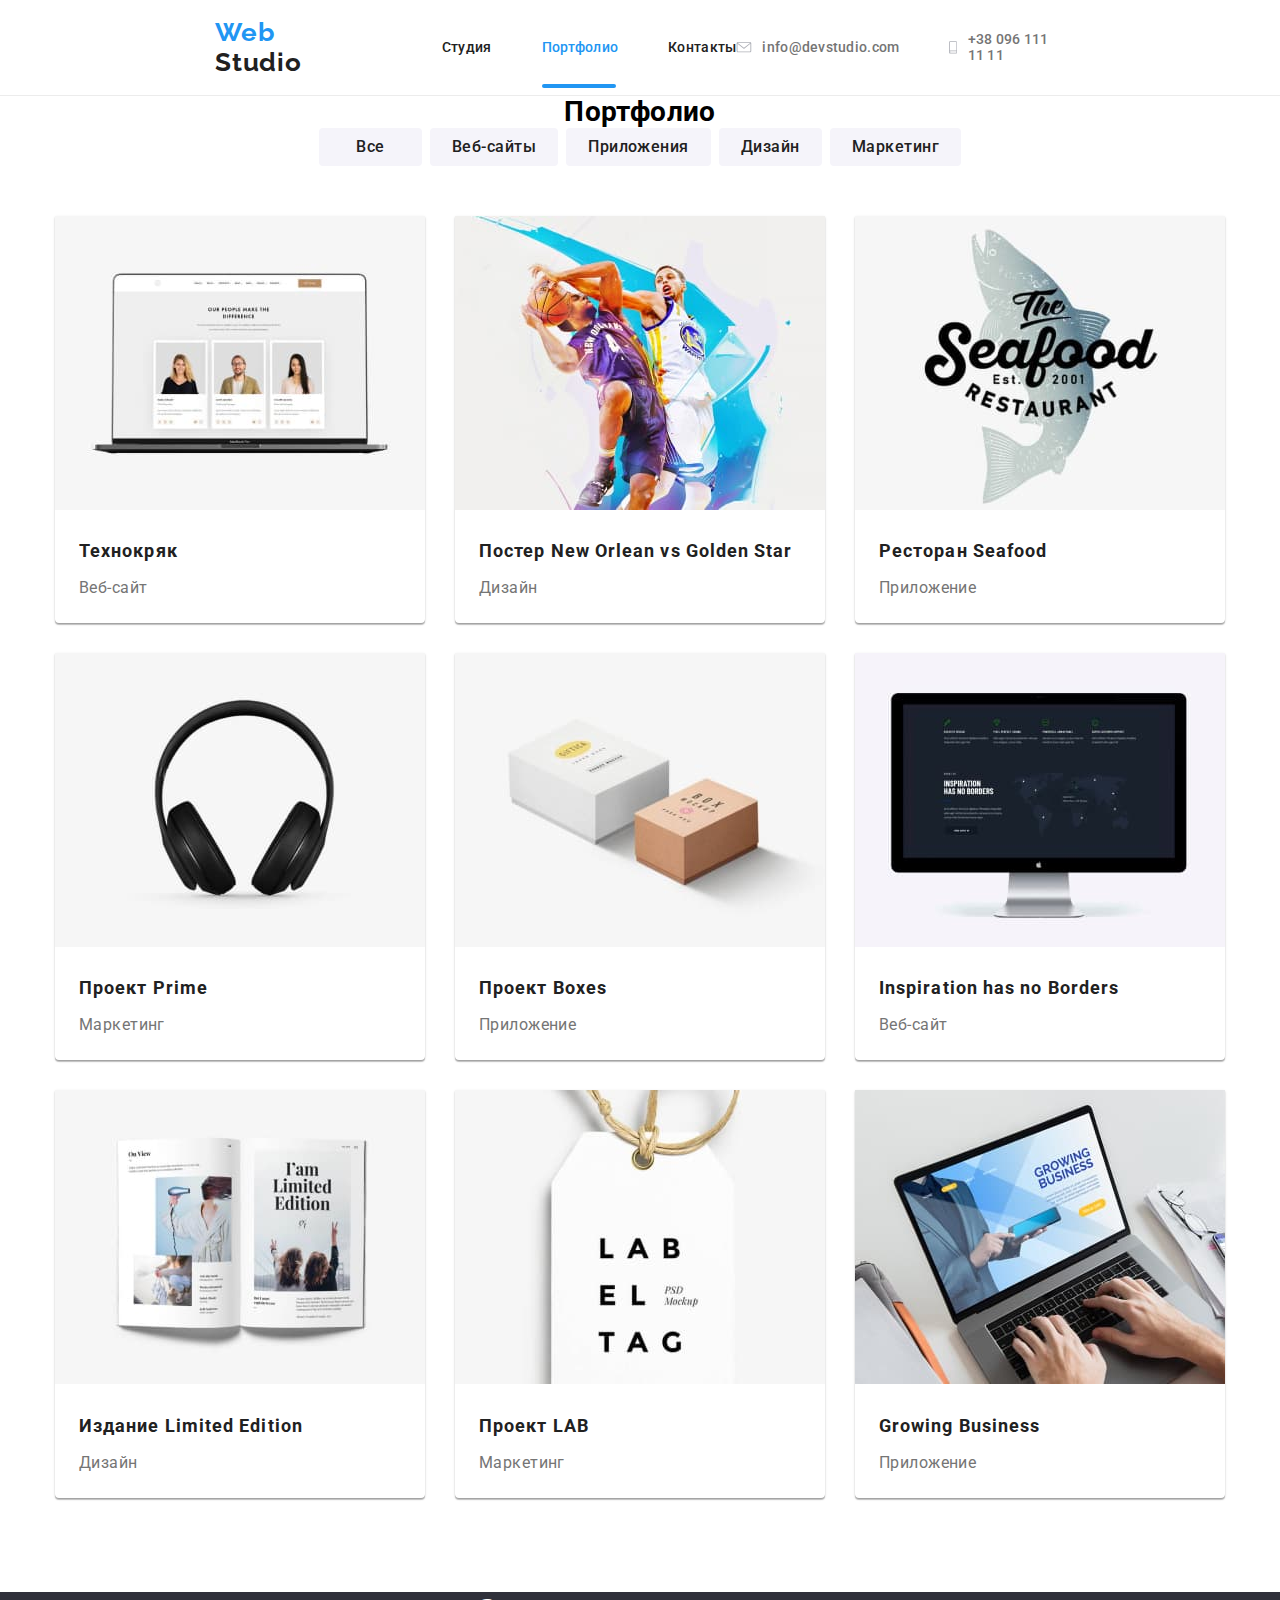
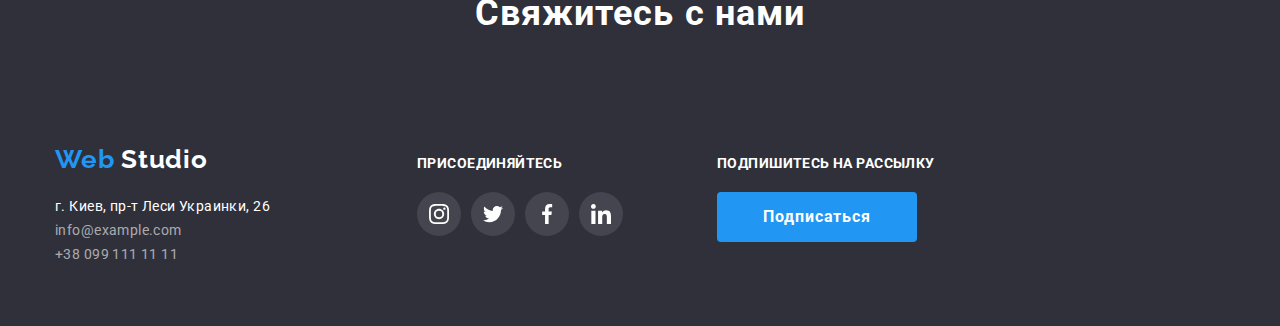
==== commit eded7e1e: "Fixes styles and images in index.html and portfolio.html" ====
--- a/portfolio.html
+++ b/portfolio.html
@@ -4,6 +4,7 @@
     <meta charset="UTF-8">
     <meta name="viewport" content="width=device-width, initial-scale=1.0">
     <title>Portfolio</title>
+    <link href="https://fonts.googleapis.com/css2?family=Raleway:wght@700&amp;family=Roboto:wght@400;500;700;900&amp;display=swap" rel="stylesheet">
     <link rel="stylesheet" href="css/normalize.css"/>
     <link rel="stylesheet" href="./css/common.css"/>
     <link rel="stylesheet" href="./css/styles.css"/>
@@ -46,134 +47,152 @@
     <main class="main">
         <div class="conteiner customize">
             <h1>Портфолио</h1>
-            <ul class="ul portfolio-button">
-                <li><button type="button" class="portfolio-button">Все</button></li>
-                <li><button type="button" class="portfolio-button">Веб-сайты</button></li>
-                <li><button type="button" class="portfolio-button">Приложения</button></li>
-                <li><button type="button" class="portfolio-button">Дизайн</button></li>
-                <li><button type="button" class="portfolio-button">Маркетинг</button></li>
+            <ul class="ul">
+                <li class="portfolio-item"><button type="button" class="portfolio-button">Все</button></li>
+                <li class="portfolio-item"><button type="button" class="portfolio-button">Веб-сайты</button></li>
+                <li class="portfolio-item"><button type="button" class="portfolio-button">Приложения</button></li>
+                <li class="portfolio-item"><button type="button" class="portfolio-button">Дизайн</button></li>
+                <li class="portfolio-item"><button type="button" class="portfolio-button">Маркетинг</button></li>
             </ul>
         </div>
         <div class="portfolio conteiner">
             <ul class="ul portfolio">
-                <li class="portfolio items">
-                    <img src="./img/portfolio.jpg" alt=""/>
-                    <div class="portfolio-conteiner">
-                        <h2 class="portfolio-header">Технокряк</h2>
-                        <a href="" class="portfolio-text">Веб-сайт</a>
-                    </div>
-                    <div class="hover-block">
-                        <p class="hover-text">
-                            Технокряк это современная площадка распространения коронавируса. 
-                            Компании используют эту платформу для цифрового шпионажа и атак 
-                            на защищённые сервера конкурентов.
-                        </p>
-                    </div>
-                </li>
-                <li class="portfolio items">
-                    <img src="./img/portfolio1.jpg" alt=""/>
-                    <div class="portfolio-conteiner">
-                        <h2 class="portfolio-header">Технокряк</h2>
-                        <a href="" class="portfolio-text">Веб-сайт</a>
-                    </div>
-                    <div class="hover-block">
-                        <p class="hover-text">
-                            Технокряк это современная площадка распространения коронавируса. 
-                            Компании используют эту платформу для цифрового шпионажа и атак 
-                            на защищённые сервера конкурентов.
-                        </p>
-                    </div>
-                </li>
-                <li class="portfolio items">
-                    <img src="./img/portfolio2.jpg" alt=""/>
-                    <div class="portfolio-conteiner">
-                        <h2 class="portfolio-header">Технокряк</h2>
-                        <a href="" class="portfolio-text">Веб-сайт</a>
-                    </div>
-                    <div class="hover-block">
-                        <p class="hover-text">
-                            Технокряк это современная площадка распространения коронавируса. 
-                            Компании используют эту платформу для цифрового шпионажа и атак 
-                            на защищённые сервера конкурентов.
-                        </p>
-                    </div>
-                </li>
-                <li class="portfolio items">
-                    <img src="./img/portfolio3.jpg" alt=""/>
-                    <div class="portfolio-conteiner">
-                        <h2 class="portfolio-header">Технокряк</h2>
-                        <a href="" class="portfolio-text">Веб-сайт</a>
-                    </div>
-                    <div class="hover-block">
-                        <p class="hover-text">
-                            Технокряк это современная площадка распространения коронавируса. 
-                            Компании используют эту платформу для цифрового шпионажа и атак 
-                            на защищённые сервера конкурентов.
-                        </p>
-                    </div>
-                </li>
-                <li class="portfolio items">
-                    <img src="./img/portfolio4.jpg" alt=""/>
-                    <div class="portfolio-conteiner">
-                        <h2 class="portfolio-header">Технокряк</h2>
-                        <a href="" class="portfolio-text">Веб-сайт</a>
-                    </div>
-                    <div class="hover-block">
-                        <p class="hover-text">
-                            Технокряк это современная площадка распространения коронавируса. 
-                            Компании используют эту платформу для цифрового шпионажа и атак 
-                            на защищённые сервера конкурентов.
-                        </p>
-                    </div>
-                </li>
-                <li class="portfolio items">
-                    <img src="./img/portfolio5.jpg" alt=""/>
-                    <div class="portfolio-conteiner">
-                        <h2 class="portfolio-header">Технокряк</h2>
-                        <a href="" class="portfolio-text">Веб-сайт</a>
-                    </div>
-                    <div class="hover-block">
-                        <p class="hover-text">
-                            Технокряк это современная площадка распространения коронавируса. 
-                            Компании используют эту платформу для цифрового шпионажа и атак 
-                            на защищённые сервера конкурентов.
-                        </p>
-                    </div>
-                </li>
-                <li class="portfolio items">
-                    <img src="./img/portfolio6.jpg" alt=""/>
-                    <div class="portfolio-conteiner">
-                        <h2 class="portfolio-header">Технокряк</h2>
-                        <a href="" class="portfolio-text">Веб-сайт</a>
-                    </div>
-                    <div class="hover-block">
-                        <p class="hover-text">
-                            Технокряк это современная площадка распространения коронавируса. 
-                            Компании используют эту платформу для цифрового шпионажа и атак 
-                            на защищённые сервера конкурентов.
-                        </p>
-                    </div>
-                </li>
-                <li class="portfolio items">
-                    <img src="./img/portfolio7.jpg" alt=""/>
-                    <div class="portfolio-conteiner">
-                        <h2 class="portfolio-header">Технокряк</h2>
-                        <a href="" class="portfolio-text">Веб-сайт</a>
-                    </div>
-                    <div class="hover-block">
-                        <p class="hover-text">
-                            Технокряк это современная площадка распространения коронавируса. 
-                            Компании используют эту платформу для цифрового шпионажа и атак 
-                            на защищённые сервера конкурентов.
-                        </p>
-                    </div>
-                </li>
-                <li class="portfolio items">
-                    <img src="./img/portfolio8.jpg" alt=""/>
-                    <div class="portfolio-conteiner">
-                        <h2 class="portfolio-header">Технокряк</h2>
-                        <a href="" class="portfolio-text">Веб-сайт</a>
-                    </div>
+                <li class="portfolio items techno-crak">
+                    <a href="" class="portfolio-link">
+                        <img src="./img/portfolio.jpg" alt=""/>
+                        <div class="portfolio-conteiner">
+                            <h2 class="portfolio-header">Технокряк</h2>
+                            <p class="portfolio-text">Веб-сайт</p>
+                        </div>
+                    </a>
+                    <div class="hover-block">
+                        <p class="hover-text">
+                            Технокряк это современная площадка распространения коронавируса. 
+                            Компании используют эту платформу для цифрового шпионажа и атак 
+                            на защищённые сервера конкурентов.
+                        </p>
+                    </div>
+                </li>
+                <li class="portfolio items new-orlean">
+                    <a href="" class="portfolio-link">
+                        <img src="./img/portfolio1.jpg" alt=""/>
+                        <div class="portfolio-conteiner">
+                            <h2 class="portfolio-header">Постер New Orlean vs Golden Star</h2>
+                            <p class="portfolio-text">Дизайн</p>
+                        </div>
+                    </a>
+                    <div class="hover-block">
+                        <p class="hover-text">
+                            Технокряк это современная площадка распространения коронавируса. 
+                            Компании используют эту платформу для цифрового шпионажа и атак 
+                            на защищённые сервера конкурентов.
+                        </p>
+                    </div>
+                </li>
+                <li class="portfolio items seafood">
+                    <a href="" class="portfolio-link">
+                        <img src="./img/portfolio2.jpg" alt=""/>
+                        <div class="portfolio-conteiner">
+                            <h2 class="portfolio-header">Ресторан Seafood</h2>
+                            <p class="portfolio-text">Приложение</p>
+                        </div>
+                    </a>
+                    <div class="hover-block">
+                        <p class="hover-text">
+                            Технокряк это современная площадка распространения коронавируса. 
+                            Компании используют эту платформу для цифрового шпионажа и атак 
+                            на защищённые сервера конкурентов.
+                        </p>
+                    </div>
+                </li>
+                <li class="portfolio items prime">
+                    <a href="" class="portfolio-link">
+                        <img src="./img/portfolio3.jpg" alt=""/>
+                        <div class="portfolio-conteiner">
+                            <h2 class="portfolio-header">Проект Prime</h2>
+                            <p class="portfolio-text">Маркетинг</p>
+                        </div>
+                    </a>
+                    <div class="hover-block">
+                        <p class="hover-text">
+                            Технокряк это современная площадка распространения коронавируса. 
+                            Компании используют эту платформу для цифрового шпионажа и атак 
+                            на защищённые сервера конкурентов.
+                        </p>
+                    </div>
+                </li>
+                <li class="portfolio items boxes">
+                    <a href="" class="portfolio-link">
+                        <img src="./img/portfolio4.jpg" alt=""/>
+                        <div class="portfolio-conteiner">
+                            <h2 class="portfolio-header">Проект Boxes</h2>
+                            <p class="portfolio-text">Приложение</p>
+                        </div>
+                    </a>
+                    <div class="hover-block">
+                        <p class="hover-text">
+                            Технокряк это современная площадка распространения коронавируса. 
+                            Компании используют эту платформу для цифрового шпионажа и атак 
+                            на защищённые сервера конкурентов.
+                        </p>
+                    </div>
+                </li>
+                <li class="portfolio items inspiration">
+                    <a href="" class="portfolio-link">
+                        <img src="./img/portfolio5.jpg" alt=""/>
+                        <div class="portfolio-conteiner">
+                            <h2 class="portfolio-header">Inspiration has no Borders</h2>
+                            <p class="portfolio-text">Веб-сайт</p>
+                        </div>
+                    </a>
+                    <div class="hover-block">
+                        <p class="hover-text">
+                            Технокряк это современная площадка распространения коронавируса. 
+                            Компании используют эту платформу для цифрового шпионажа и атак 
+                            на защищённые сервера конкурентов.
+                        </p>
+                    </div>
+                </li>
+                <li class="portfolio items limited-edition">
+                    <a href="" class="portfolio-link">
+                        <img src="./img/portfolio6.jpg" alt=""/>
+                        <div class="portfolio-conteiner">
+                            <h2 class="portfolio-header">Издание Limited Edition</h2>
+                            <p class="portfolio-text">Дизайн</p>
+                        </div>
+                    </a>
+                    <div class="hover-block">
+                        <p class="hover-text">
+                            Технокряк это современная площадка распространения коронавируса. 
+                            Компании используют эту платформу для цифрового шпионажа и атак 
+                            на защищённые сервера конкурентов.
+                        </p>
+                    </div>
+                </li>
+                <li class="portfolio items lab">
+                    <a href="" class="portfolio-link">
+                        <img src="./img/portfolio7.jpg" alt=""/>
+                        <div class="portfolio-conteiner">
+                            <h2 class="portfolio-header">Проект LAB</h2>
+                            <p class="portfolio-text">Маркетинг</p>
+                        </div>
+                    </a>
+                    <div class="hover-block">
+                        <p class="hover-text">
+                            Технокряк это современная площадка распространения коронавируса. 
+                            Компании используют эту платформу для цифрового шпионажа и атак 
+                            на защищённые сервера конкурентов.
+                        </p>
+                    </div>
+                </li>
+                <li class="portfolio items growing-business">
+                    <a href="" class="portfolio-link">
+                        <img src="./img/portfolio8.jpg" alt=""/>
+                        <div class="portfolio-conteiner">
+                            <h2 class="portfolio-header">Growing Business</h2>
+                            <p class="portfolio-text">Приложение</p>
+                        </div>
+                    </a>
                     <div class="hover-block">
                         <p class="hover-text">
                             Технокряк это современная площадка распространения коронавируса. 
--- a/css/common.css
+++ b/css/common.css
@@ -28,6 +28,7 @@
 ul {
     list-style: none;
 }
+
 /* logo style */
 .logo {
     color: var(--primary-page-color);
@@ -55,7 +56,7 @@
 .nav-link {
     display: block;
     padding-top: 32px;
-    padding-bottom: 32px;
+    padding-bottom: 31px;
 }
 .ul {
     display: flex;
@@ -118,15 +119,20 @@
 }
 .header-conteiner {
     margin: 0 auto 0 auto;
-    width: 1200px;
-    padding-left: 15px;
-    padding-right: 15px;
-    outline: 2px solid tomato;
+    max-width: 1600px;
+    padding-left: 215px;
+    padding-right: 215px;
+    border-bottom: 1px solid #ECECEC;
+    /* outline: 2px solid tomato; */
 }
 /* footer */
 .footer {
+    max-width: 1600px;
+    margin-right: auto;
+    margin-left: auto;
     color: #ffffff;
     line-height: 1.14;
+    background-color: #2F303A;
 }
 .footer.section-header {
     background-color: #2F303A;
@@ -152,8 +158,8 @@
     padding-bottom: 60px;
     padding-left: 15px;
 
-    background-color: #2F303A;
-    outline: 2px solid tomato;
+    /* background-color: #2F303A; */
+    /* outline: 2px solid tomato; */
 }
 .footer-conteiner.ul {
     align-items: baseline;
@@ -187,7 +193,7 @@
 
     background-color: rgba(255, 255, 255, 0.1);
 
-    outline: 2px solid tomato;
+    /* outline: 2px solid tomato; */
 }
 .follow-us-link .icon {
     width: 20px;
--- a/css/styles.css
+++ b/css/styles.css
@@ -13,7 +13,7 @@
     margin: 0 auto 94px auto;
     max-width: 1600px;
     height: 600px;
-    outline: 2px solid tomato;
+    /* outline: 2px solid tomato; */
     background-color: rgba(47, 48, 58, 0.8);
     background-image: linear-gradient(
         to right,
@@ -58,7 +58,7 @@
     line-height: 1.14;
 
 
-    outline: 2px solid lime;
+    /* outline: 2px solid lime; */
 }
 .section-header {
     background-color: var(--secondary-page-color);
@@ -70,7 +70,7 @@
     text-transform: none;
 
     margin-bottom: 50px;
-    outline: 2px solid tomato;
+    /* outline: 2px solid tomato; */
 }
 .features {
     text-align: left;
@@ -79,7 +79,7 @@
     text-transform: uppercase;
 
     margin-bottom: 20px;
-    outline: 2px solid tomato;
+    /* outline: 2px solid tomato; */
 }
 .features.customize {
     color: var(--secondary-text-color);
@@ -90,14 +90,14 @@
     font-weight: 400;
     line-height: 1.71;
 
-    outline: 2px solid tomato;
+    /* outline: 2px solid tomato; */
 }
 .conteiner {
     margin: 0 auto 94px auto;
     width: 1200px;
     padding-left: 15px;
     padding-right: 15px;
-    outline: 2px solid tomato;
+    /* outline: 2px solid tomato; */
 }
 .features-items {
     display: flex;
@@ -161,6 +161,10 @@
 }
 .items-width {
     width: 270px;
+    padding-bottom: 24px;
+
+    box-shadow: 0px 1px 3px rgba(0, 0, 0, 0.12), 0px 1px 1px rgba(0, 0, 0, 0.14), 0px 2px 1px rgba(0, 0, 0, 0.2);
+    border-radius: 0px 0px 4px 4px;
 }
 .ul .team-item:not(:last-child) {
     margin-right: 10px;
@@ -214,7 +218,7 @@
     line-height: 1.19;
 
     margin-bottom: 10px;
-    outline: 2px solid tomato;
+    /* outline: 2px solid tomato; */
 }
 .teammate-name.section-text {
     text-align: center;
@@ -226,7 +230,7 @@
     color: #AFB1B8;
     text-decoration: none;
 
-    outline: 2px solid tomato;
+    /* outline: 2px solid tomato; */
 }
 .section-link:hover .icon,
 .section-link:focus .icon {
@@ -238,6 +242,7 @@
     padding-bottom: 94px;
 }
 .photo-margin {
+    max-width: 270px;
     margin-bottom: 30px;
 }
 .social-link {
@@ -249,7 +254,7 @@
     margin-bottom: 0;
     border-radius: 50%;
 
-    outline: 2px solid tomato;
+    /* outline: 2px solid tomato; */
 }
 .social-link .icon {
     width: 20px;
@@ -266,7 +271,20 @@
 /* main */
 
 /* buttons */
+/* .ul.portfolio-button {
+    min-width: 611px;
+    height: 54px;
+    justify-content: center;
+} */
+.ul .portfolio-item:not(:last-child) {
+    margin-right: 8px;
+}
 .portfolio-button {
+    min-width: 103px;
+    height: 38px;
+    padding: 6px 22px;
+    border: 0;
+    border-radius: 4px;
     background-color: #F5F4FA;
     color: var(--primary-text-color);
     font-family: Roboto, sans-serif;
@@ -278,9 +296,7 @@
 .portfolio-button:hover, .portfolio-button:focus {
     background-color: var(--primary-page-color);
     color: var(--secondary-text-color);
-}
-.ul.portfolio-button {
-    justify-content: center;
+    box-shadow: 0px 3px 1px rgba(0, 0, 0, 0.1), 0px 1px 2px rgba(0, 0, 0, 0.08), 0px 2px 2px rgba(0, 0, 0, 0.12);
 }
 /* portfolio */
 .portfolio-conteiner {
@@ -295,14 +311,17 @@
     font-size: 18px;
     line-height: 2.00;
     letter-spacing: 0.06em;
-    outline: 2px solid tomato;
+    /* outline: 2px solid tomato; */
 }
 .portfolio-text {
     color: #757575;
     font-weight: 400;
     font-size: 16px;
     line-height: 1.88;
-    outline: 2px solid tomato;
+    /* outline: 2px solid tomato; */
+}
+.portfolio-link {
+    text-decoration: none;
 }
 .hover-text {
     color: var(--secondary-text-color);
@@ -321,7 +340,15 @@
     background-color: rgba(33, 150, 243, 0.9);
     opacity: 0;
 }
-.hover-block:hover {
+.techno-crak:hover .hover-block,
+.new-orlean:hover .hover-block,
+.seafood:hover .hover-block,
+.prime:hover .hover-block,
+.boxes:hover .hover-block,
+.inspiration:hover .hover-block,
+.limited-edition:hover .hover-block,
+.lab:hover .hover-block,
+.growing-business:hover .hover-block {
     background-color: rgba(33, 150, 243, 0.9);
     opacity: 1;
 }
@@ -339,6 +366,9 @@
 .portfolio.items {
     position: relative;
     width: 370px;
+
+    box-shadow: 0px 1px 3px rgba(0, 0, 0, 0.12), 0px 1px 1px rgba(0, 0, 0, 0.14), 0px 2px 1px rgba(0, 0, 0, 0.2);
+    border-radius: 0px 0px 4px 4px;
 }
 .ul.portfolio:nth-child(n+1) {
     flex-wrap: wrap;
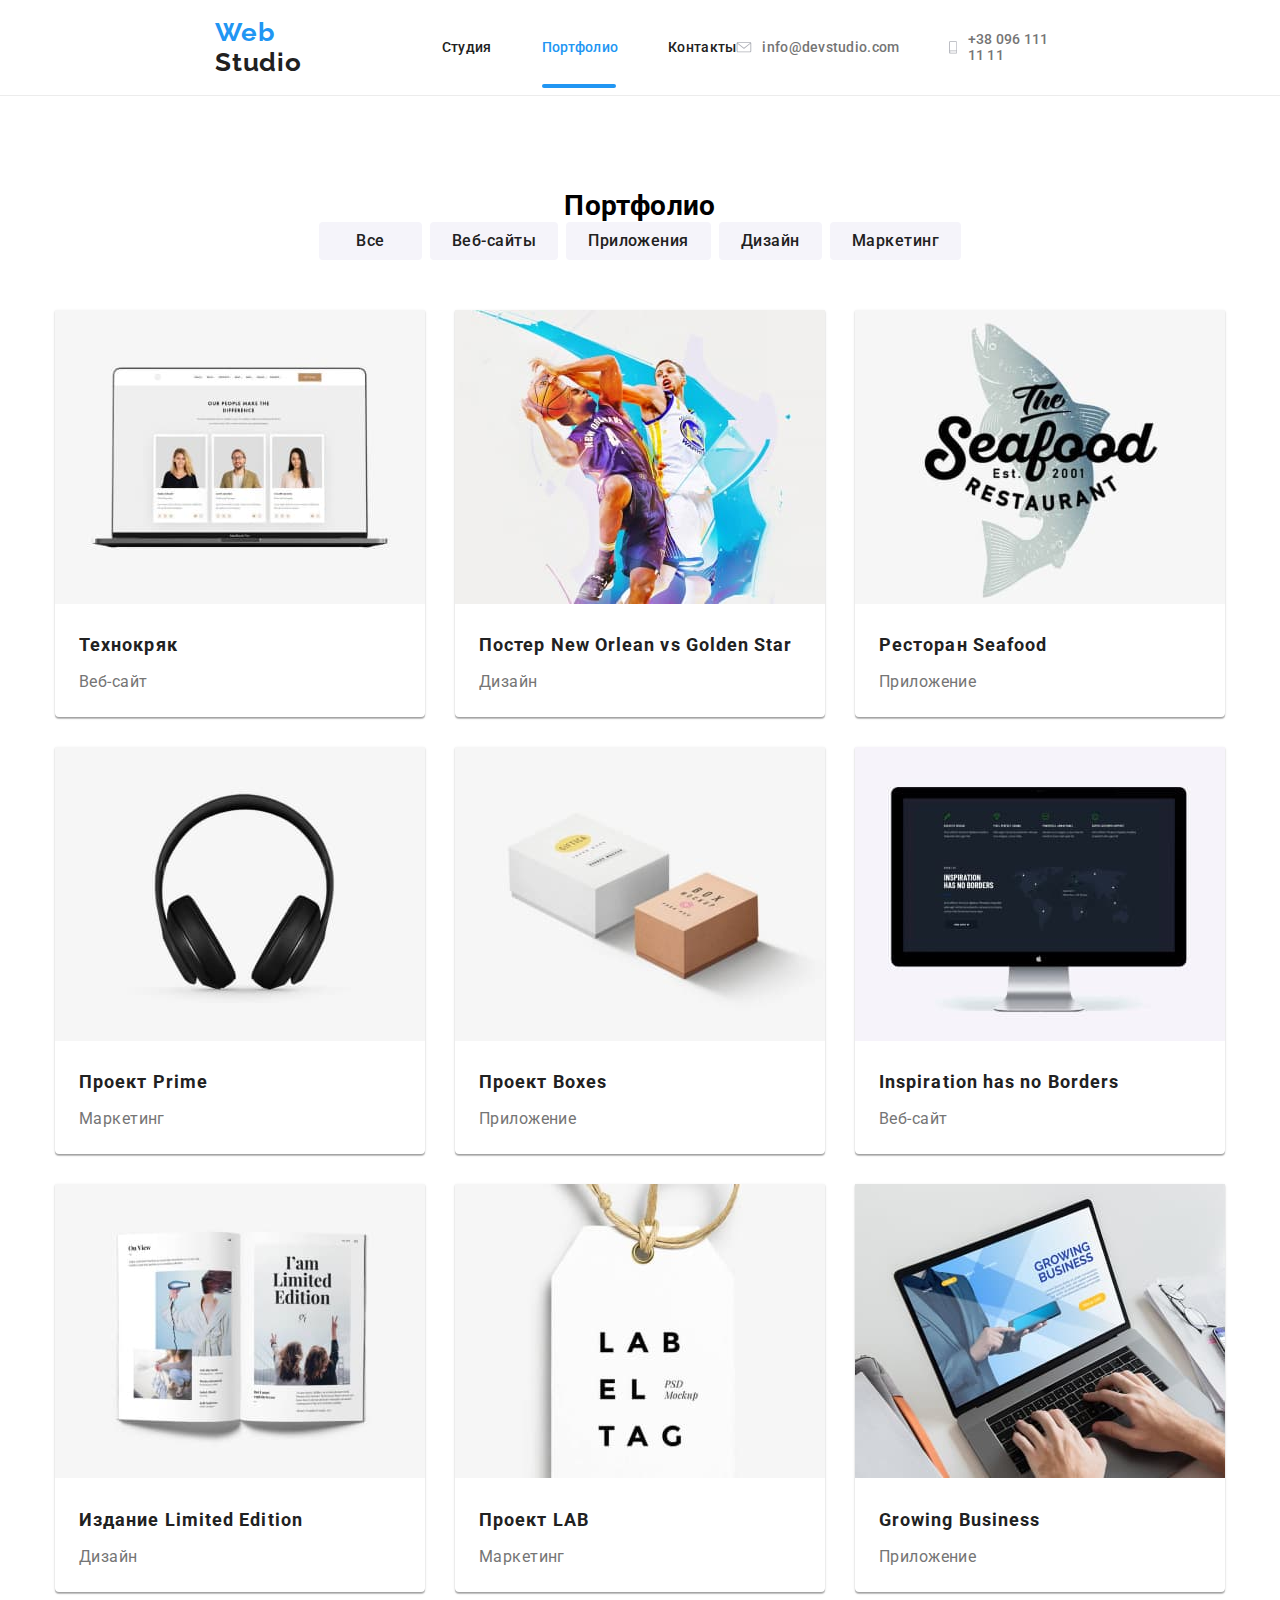
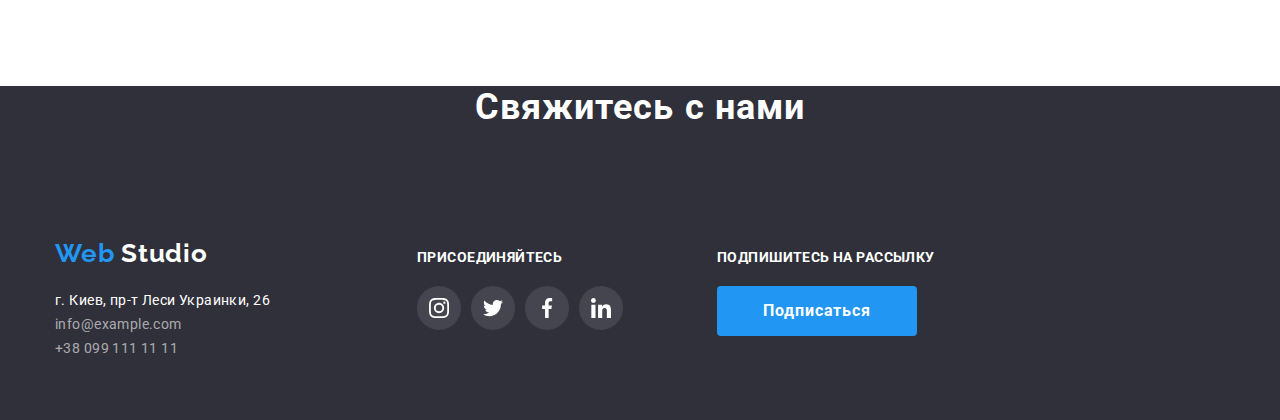
==== commit 951b9d53: "Fixes marcup in portfolio.html" ====
--- a/portfolio.html
+++ b/portfolio.html
@@ -11,7 +11,7 @@
 </head>
 <body>
     <header>
-        <div class="header-conteiner ul">
+        <div class="header-conteiner ul portfolio-page">
             <a href="./index.html" class="logo">
                 Web <span class="head logo">Studio</span>
             </a>
--- a/css/common.css
+++ b/css/common.css
@@ -125,6 +125,9 @@
     border-bottom: 1px solid #ECECEC;
     /* outline: 2px solid tomato; */
 }
+.header-conteiner.portfolio-page {
+    margin-bottom: 94px;
+}
 /* footer */
 .footer {
     max-width: 1600px;
--- a/css/styles.css
+++ b/css/styles.css
@@ -285,6 +285,7 @@
     padding: 6px 22px;
     border: 0;
     border-radius: 4px;
+    
     background-color: #F5F4FA;
     color: var(--primary-text-color);
     font-family: Roboto, sans-serif;
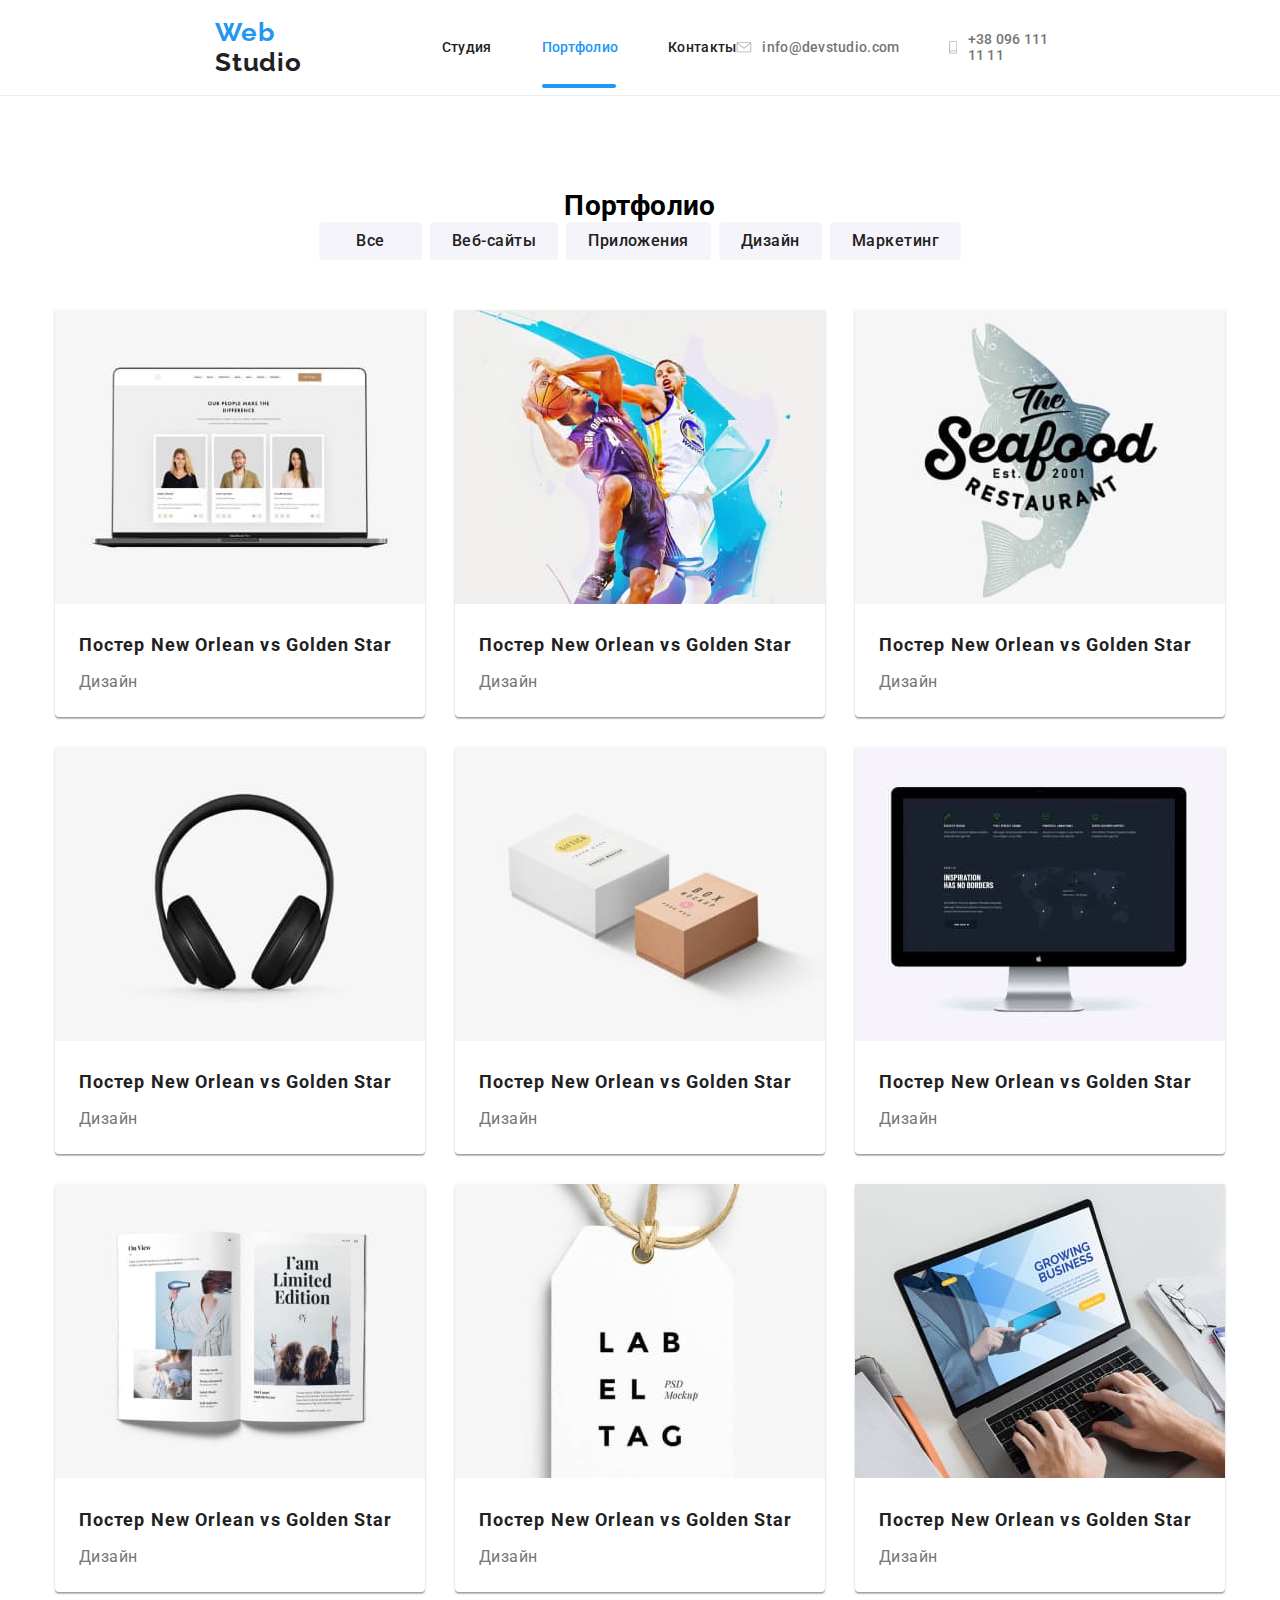
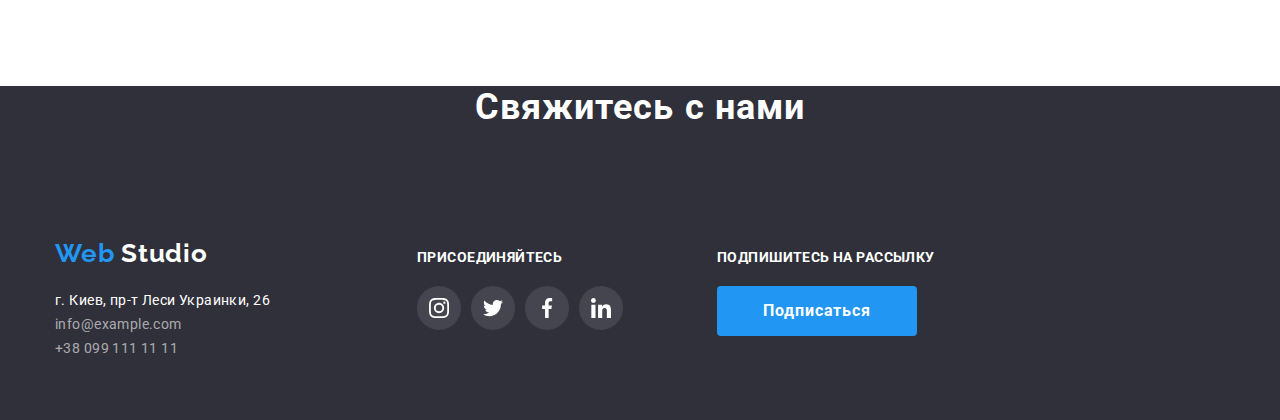
==== commit 0e3a966c: "Fixes styles in index.html and portfolio .html" ====
--- a/portfolio.html
+++ b/portfolio.html
@@ -57,149 +57,149 @@
         </div>
         <div class="portfolio conteiner">
             <ul class="ul portfolio">
-                <li class="portfolio items techno-crak">
-                    <a href="" class="portfolio-link">
-                        <img src="./img/portfolio.jpg" alt=""/>
-                        <div class="portfolio-conteiner">
-                            <h2 class="portfolio-header">Технокряк</h2>
-                            <p class="portfolio-text">Веб-сайт</p>
-                        </div>
-                    </a>
-                    <div class="hover-block">
-                        <p class="hover-text">
-                            Технокряк это современная площадка распространения коронавируса. 
-                            Компании используют эту платформу для цифрового шпионажа и атак 
-                            на защищённые сервера конкурентов.
-                        </p>
-                    </div>
-                </li>
-                <li class="portfolio items new-orlean">
-                    <a href="" class="portfolio-link">
-                        <img src="./img/portfolio1.jpg" alt=""/>
-                        <div class="portfolio-conteiner">
-                            <h2 class="portfolio-header">Постер New Orlean vs Golden Star</h2>
-                            <p class="portfolio-text">Дизайн</p>
-                        </div>
-                    </a>
-                    <div class="hover-block">
-                        <p class="hover-text">
-                            Технокряк это современная площадка распространения коронавируса. 
-                            Компании используют эту платформу для цифрового шпионажа и атак 
-                            на защищённые сервера конкурентов.
-                        </p>
-                    </div>
-                </li>
-                <li class="portfolio items seafood">
-                    <a href="" class="portfolio-link">
-                        <img src="./img/portfolio2.jpg" alt=""/>
-                        <div class="portfolio-conteiner">
-                            <h2 class="portfolio-header">Ресторан Seafood</h2>
-                            <p class="portfolio-text">Приложение</p>
-                        </div>
-                    </a>
-                    <div class="hover-block">
-                        <p class="hover-text">
-                            Технокряк это современная площадка распространения коронавируса. 
-                            Компании используют эту платформу для цифрового шпионажа и атак 
-                            на защищённые сервера конкурентов.
-                        </p>
-                    </div>
-                </li>
-                <li class="portfolio items prime">
-                    <a href="" class="portfolio-link">
-                        <img src="./img/portfolio3.jpg" alt=""/>
-                        <div class="portfolio-conteiner">
-                            <h2 class="portfolio-header">Проект Prime</h2>
-                            <p class="portfolio-text">Маркетинг</p>
-                        </div>
-                    </a>
-                    <div class="hover-block">
-                        <p class="hover-text">
-                            Технокряк это современная площадка распространения коронавируса. 
-                            Компании используют эту платформу для цифрового шпионажа и атак 
-                            на защищённые сервера конкурентов.
-                        </p>
-                    </div>
-                </li>
-                <li class="portfolio items boxes">
-                    <a href="" class="portfolio-link">
-                        <img src="./img/portfolio4.jpg" alt=""/>
-                        <div class="portfolio-conteiner">
-                            <h2 class="portfolio-header">Проект Boxes</h2>
-                            <p class="portfolio-text">Приложение</p>
-                        </div>
-                    </a>
-                    <div class="hover-block">
-                        <p class="hover-text">
-                            Технокряк это современная площадка распространения коронавируса. 
-                            Компании используют эту платформу для цифрового шпионажа и атак 
-                            на защищённые сервера конкурентов.
-                        </p>
-                    </div>
-                </li>
-                <li class="portfolio items inspiration">
-                    <a href="" class="portfolio-link">
-                        <img src="./img/portfolio5.jpg" alt=""/>
-                        <div class="portfolio-conteiner">
-                            <h2 class="portfolio-header">Inspiration has no Borders</h2>
-                            <p class="portfolio-text">Веб-сайт</p>
-                        </div>
-                    </a>
-                    <div class="hover-block">
-                        <p class="hover-text">
-                            Технокряк это современная площадка распространения коронавируса. 
-                            Компании используют эту платформу для цифрового шпионажа и атак 
-                            на защищённые сервера конкурентов.
-                        </p>
-                    </div>
-                </li>
-                <li class="portfolio items limited-edition">
-                    <a href="" class="portfolio-link">
-                        <img src="./img/portfolio6.jpg" alt=""/>
-                        <div class="portfolio-conteiner">
-                            <h2 class="portfolio-header">Издание Limited Edition</h2>
-                            <p class="portfolio-text">Дизайн</p>
-                        </div>
-                    </a>
-                    <div class="hover-block">
-                        <p class="hover-text">
-                            Технокряк это современная площадка распространения коронавируса. 
-                            Компании используют эту платформу для цифрового шпионажа и атак 
-                            на защищённые сервера конкурентов.
-                        </p>
-                    </div>
-                </li>
-                <li class="portfolio items lab">
-                    <a href="" class="portfolio-link">
-                        <img src="./img/portfolio7.jpg" alt=""/>
-                        <div class="portfolio-conteiner">
-                            <h2 class="portfolio-header">Проект LAB</h2>
-                            <p class="portfolio-text">Маркетинг</p>
-                        </div>
-                    </a>
-                    <div class="hover-block">
-                        <p class="hover-text">
-                            Технокряк это современная площадка распространения коронавируса. 
-                            Компании используют эту платформу для цифрового шпионажа и атак 
-                            на защищённые сервера конкурентов.
-                        </p>
-                    </div>
-                </li>
-                <li class="portfolio items growing-business">
-                    <a href="" class="portfolio-link">
-                        <img src="./img/portfolio8.jpg" alt=""/>
-                        <div class="portfolio-conteiner">
-                            <h2 class="portfolio-header">Growing Business</h2>
-                            <p class="portfolio-text">Приложение</p>
-                        </div>
-                    </a>
-                    <div class="hover-block">
-                        <p class="hover-text">
-                            Технокряк это современная площадка распространения коронавируса. 
-                            Компании используют эту платформу для цифрового шпионажа и атак 
-                            на защищённые сервера конкурентов.
-                        </p>
-                    </div>
+                <li class="portfolio items">
+                    <a href="" class="portfolio-link">
+                        <div class="new-orlean">
+                            <img src="./img/portfolio.jpg" alt=""/>
+                            <p class="hover-block hover-text">
+                                Технокряк это современная площадка распространения коронавируса. 
+                                Компании используют эту платформу для цифрового шпионажа и атак 
+                                на защищённые сервера конкурентов.
+                            </p>
+                        </div>
+                        <div class="portfolio-conteiner">
+                            <h2 class="portfolio-header">Постер New Orlean vs Golden Star</h2>
+                            <p class="portfolio-text">Дизайн</p>
+                        </div>
+                    </a>
+                </li>
+                <li class="portfolio items">
+                    <a href="" class="portfolio-link">
+                        <div class="new-orlean">
+                            <img src="./img/portfolio1.jpg" alt=""/>
+                            <p class="hover-block hover-text">
+                                Технокряк это современная площадка распространения коронавируса. 
+                                Компании используют эту платформу для цифрового шпионажа и атак 
+                                на защищённые сервера конкурентов.
+                            </p>
+                        </div>
+                        <div class="portfolio-conteiner">
+                            <h2 class="portfolio-header">Постер New Orlean vs Golden Star</h2>
+                            <p class="portfolio-text">Дизайн</p>
+                        </div>
+                    </a>
+                </li>
+                <li class="portfolio items">
+                    <a href="" class="portfolio-link">
+                        <div class="new-orlean">
+                            <img src="./img/portfolio2.jpg" alt=""/>
+                            <p class="hover-block hover-text">
+                                Технокряк это современная площадка распространения коронавируса. 
+                                Компании используют эту платформу для цифрового шпионажа и атак 
+                                на защищённые сервера конкурентов.
+                            </p>
+                        </div>
+                        <div class="portfolio-conteiner">
+                            <h2 class="portfolio-header">Постер New Orlean vs Golden Star</h2>
+                            <p class="portfolio-text">Дизайн</p>
+                        </div>
+                    </a>
+                </li>
+                <li class="portfolio items">
+                    <a href="" class="portfolio-link">
+                        <div class="new-orlean">
+                            <img src="./img/portfolio3.jpg" alt=""/>
+                            <p class="hover-block hover-text">
+                                Технокряк это современная площадка распространения коронавируса. 
+                                Компании используют эту платформу для цифрового шпионажа и атак 
+                                на защищённые сервера конкурентов.
+                            </p>
+                        </div>
+                        <div class="portfolio-conteiner">
+                            <h2 class="portfolio-header">Постер New Orlean vs Golden Star</h2>
+                            <p class="portfolio-text">Дизайн</p>
+                        </div>
+                    </a>
+                </li>
+                <li class="portfolio items">
+                    <a href="" class="portfolio-link">
+                        <div class="new-orlean">
+                            <img src="./img/portfolio4.jpg" alt=""/>
+                            <p class="hover-block hover-text">
+                                Технокряк это современная площадка распространения коронавируса. 
+                                Компании используют эту платформу для цифрового шпионажа и атак 
+                                на защищённые сервера конкурентов.
+                            </p>
+                        </div>
+                        <div class="portfolio-conteiner">
+                            <h2 class="portfolio-header">Постер New Orlean vs Golden Star</h2>
+                            <p class="portfolio-text">Дизайн</p>
+                        </div>
+                    </a>
+                </li>
+                <li class="portfolio items">
+                    <a href="" class="portfolio-link">
+                        <div class="new-orlean">
+                            <img src="./img/portfolio5.jpg" alt=""/>
+                            <p class="hover-block hover-text">
+                                Технокряк это современная площадка распространения коронавируса. 
+                                Компании используют эту платформу для цифрового шпионажа и атак 
+                                на защищённые сервера конкурентов.
+                            </p>
+                        </div>
+                        <div class="portfolio-conteiner">
+                            <h2 class="portfolio-header">Постер New Orlean vs Golden Star</h2>
+                            <p class="portfolio-text">Дизайн</p>
+                        </div>
+                    </a>
+                </li>
+                <li class="portfolio items">
+                    <a href="" class="portfolio-link">
+                        <div class="new-orlean">
+                            <img src="./img/portfolio6.jpg" alt=""/>
+                            <p class="hover-block hover-text">
+                                Технокряк это современная площадка распространения коронавируса. 
+                                Компании используют эту платформу для цифрового шпионажа и атак 
+                                на защищённые сервера конкурентов.
+                            </p>
+                        </div>
+                        <div class="portfolio-conteiner">
+                            <h2 class="portfolio-header">Постер New Orlean vs Golden Star</h2>
+                            <p class="portfolio-text">Дизайн</p>
+                        </div>
+                    </a>
+                </li>
+                <li class="portfolio items">
+                    <a href="" class="portfolio-link">
+                        <div class="new-orlean">
+                            <img src="./img/portfolio7.jpg" alt=""/>
+                            <p class="hover-block hover-text">
+                                Технокряк это современная площадка распространения коронавируса. 
+                                Компании используют эту платформу для цифрового шпионажа и атак 
+                                на защищённые сервера конкурентов.
+                            </p>
+                        </div>
+                        <div class="portfolio-conteiner">
+                            <h2 class="portfolio-header">Постер New Orlean vs Golden Star</h2>
+                            <p class="portfolio-text">Дизайн</p>
+                        </div>
+                    </a>
+                </li>
+                <li class="portfolio items">
+                    <a href="" class="portfolio-link">
+                        <div class="new-orlean">
+                            <img src="./img/portfolio8.jpg" alt=""/>
+                            <p class="hover-block hover-text">
+                                Технокряк это современная площадка распространения коронавируса. 
+                                Компании используют эту платформу для цифрового шпионажа и атак 
+                                на защищённые сервера конкурентов.
+                            </p>
+                        </div>
+                        <div class="portfolio-conteiner">
+                            <h2 class="portfolio-header">Постер New Orlean vs Golden Star</h2>
+                            <p class="portfolio-text">Дизайн</p>
+                        </div>
+                    </a>
                 </li>
             </ul>
         </div>
--- a/css/common.css
+++ b/css/common.css
@@ -52,6 +52,8 @@
     line-height: 1.14;
     letter-spacing: 0.02em;
     text-decoration: none;
+
+    transition: fill 250ms cubic-bezier(0.4, 0, 0.2, 1), color 250ms cubic-bezier(0.4, 0, 0.2, 1);
 }
 .nav-link {
     display: block;
@@ -95,6 +97,8 @@
     display: flex;
     align-items: center;
     color: #757575;
+
+    transition: fill 250ms cubic-bezier(0.4, 0, 0.2, 1), color 250ms cubic-bezier(0.4, 0, 0.2, 1);
 }
 .header-mail.icon {
     width: 16px;
@@ -102,6 +106,8 @@
     margin-right: 10px;
 
     fill: #AFB1B8;
+
+    transition: fill 250ms cubic-bezier(0.4, 0, 0.2, 1), color 250ms cubic-bezier(0.4, 0, 0.2, 1);
 }
 .header-phone.icon {
     width: 10px;
@@ -109,6 +115,8 @@
     margin-right: 10px;
 
     fill: #AFB1B8;
+
+    transition: fill 250ms cubic-bezier(0.4, 0, 0.2, 1), color 250ms cubic-bezier(0.4, 0, 0.2, 1);
 }
 .item:hover .nav-link,
 .item:focus .nav-link,
@@ -196,6 +204,8 @@
 
     background-color: rgba(255, 255, 255, 0.1);
 
+    transition: fill 250ms cubic-bezier(0.4, 0, 0.2, 1), background-color 250ms cubic-bezier(0.4, 0, 0.2, 1);
+
     /* outline: 2px solid tomato; */
 }
 .follow-us-link .icon {
--- a/css/styles.css
+++ b/css/styles.css
@@ -118,13 +118,17 @@
     justify-content: center;
     border: 1px solid #AFB1B8;
     border-radius: 4px;
+
+    transition: border-color 250ms cubic-bezier(0.4, 0, 0.2, 1);
 }
 .clients-items .icon {
     width: 44px;
     height: 49px;
     margin-bottom: 0;
 
-    fill: #AFB1B8;   
+    fill: #AFB1B8;
+    
+    transition: fill 250ms cubic-bezier(0.4, 0, 0.2, 1);
 }
 .tagline.icon {
     width: 40px;
@@ -254,11 +258,15 @@
     margin-bottom: 0;
     border-radius: 50%;
 
+    transition: fill 250ms cubic-bezier(0.4, 0, 0.2, 1), background-color 250ms cubic-bezier(0.4, 0, 0.2, 1);
+
     /* outline: 2px solid tomato; */
 }
 .social-link .icon {
     width: 20px;
     height: 20px;
+
+    transition: fill 250ms cubic-bezier(0.4, 0, 0.2, 1), background-color 250ms cubic-bezier(0.4, 0, 0.2, 1);   
 }
 .social-link:hover,
 .social-link:focus,
@@ -293,6 +301,8 @@
     font-size: 16px;
     line-height: 1.62;
     letter-spacing: 0.03em;
+
+    transition: color 250ms cubic-bezier(0.4, 0, 0.2, 1), background-color 250ms cubic-bezier(0.4, 0, 0.2, 1), box-shadow 250ms cubic-bezier(0.4, 0, 0.2, 1);
 }
 .portfolio-button:hover, .portfolio-button:focus {
     background-color: var(--primary-page-color);
@@ -329,6 +339,18 @@
     font-size: 18px;
     line-height: 1.56;
 }
+.techno-crak,
+.new-orlean,
+.seafood,
+.prime,
+.boxes,
+.inspiration,
+.limited-edition,
+.lab,
+.growing-business {
+    position: relative;
+    overflow: hidden;
+}
 .hover-block {
     width: 370px;
     height: 294px;
@@ -339,7 +361,9 @@
     left: 0px;
 
     background-color: rgba(33, 150, 243, 0.9);
-    opacity: 0;
+
+    transform: translateY(102%);
+    transition: transform 250ms cubic-bezier(0.4, 0, 0.2, 1);
 }
 .techno-crak:hover .hover-block,
 .new-orlean:hover .hover-block,
@@ -351,7 +375,7 @@
 .lab:hover .hover-block,
 .growing-business:hover .hover-block {
     background-color: rgba(33, 150, 243, 0.9);
-    opacity: 1;
+    transform: translateY(0);
 }
 .header-conteiner.customize {
     margin: 0 auto 94px auto;
